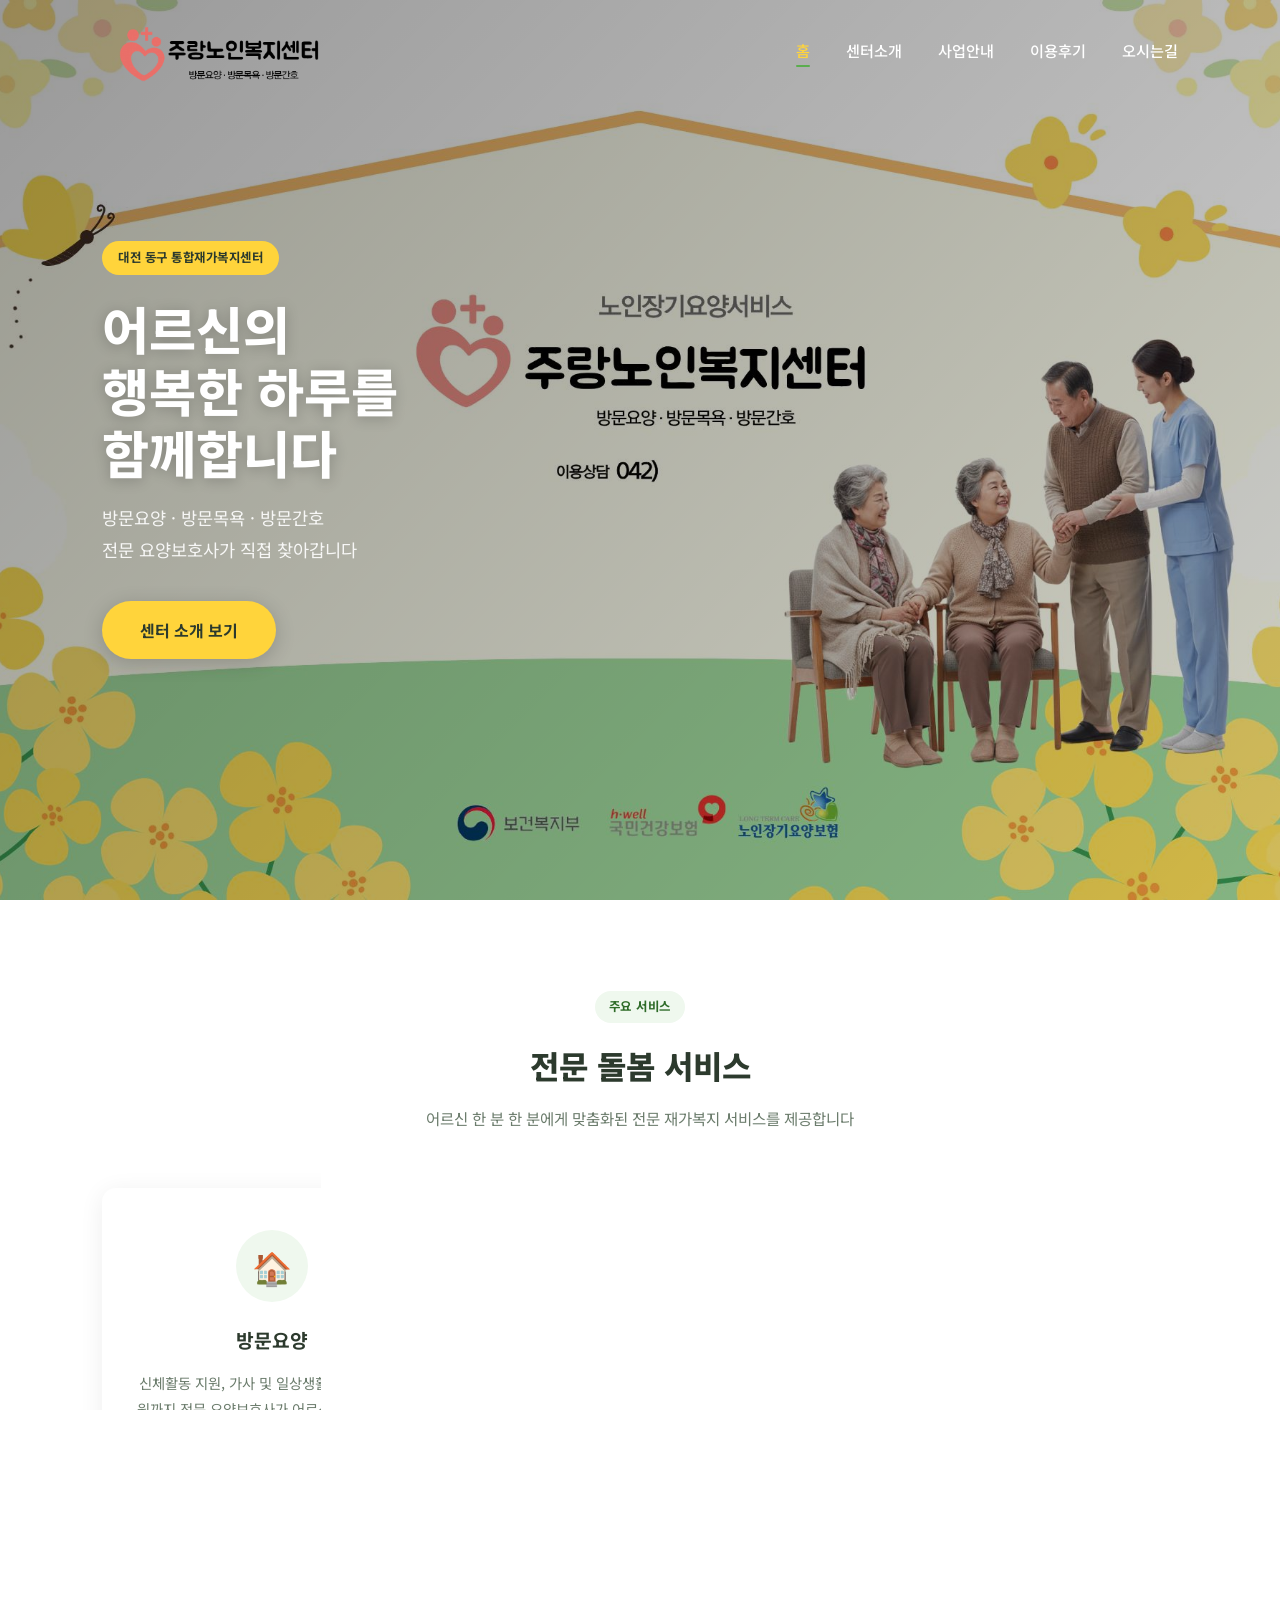
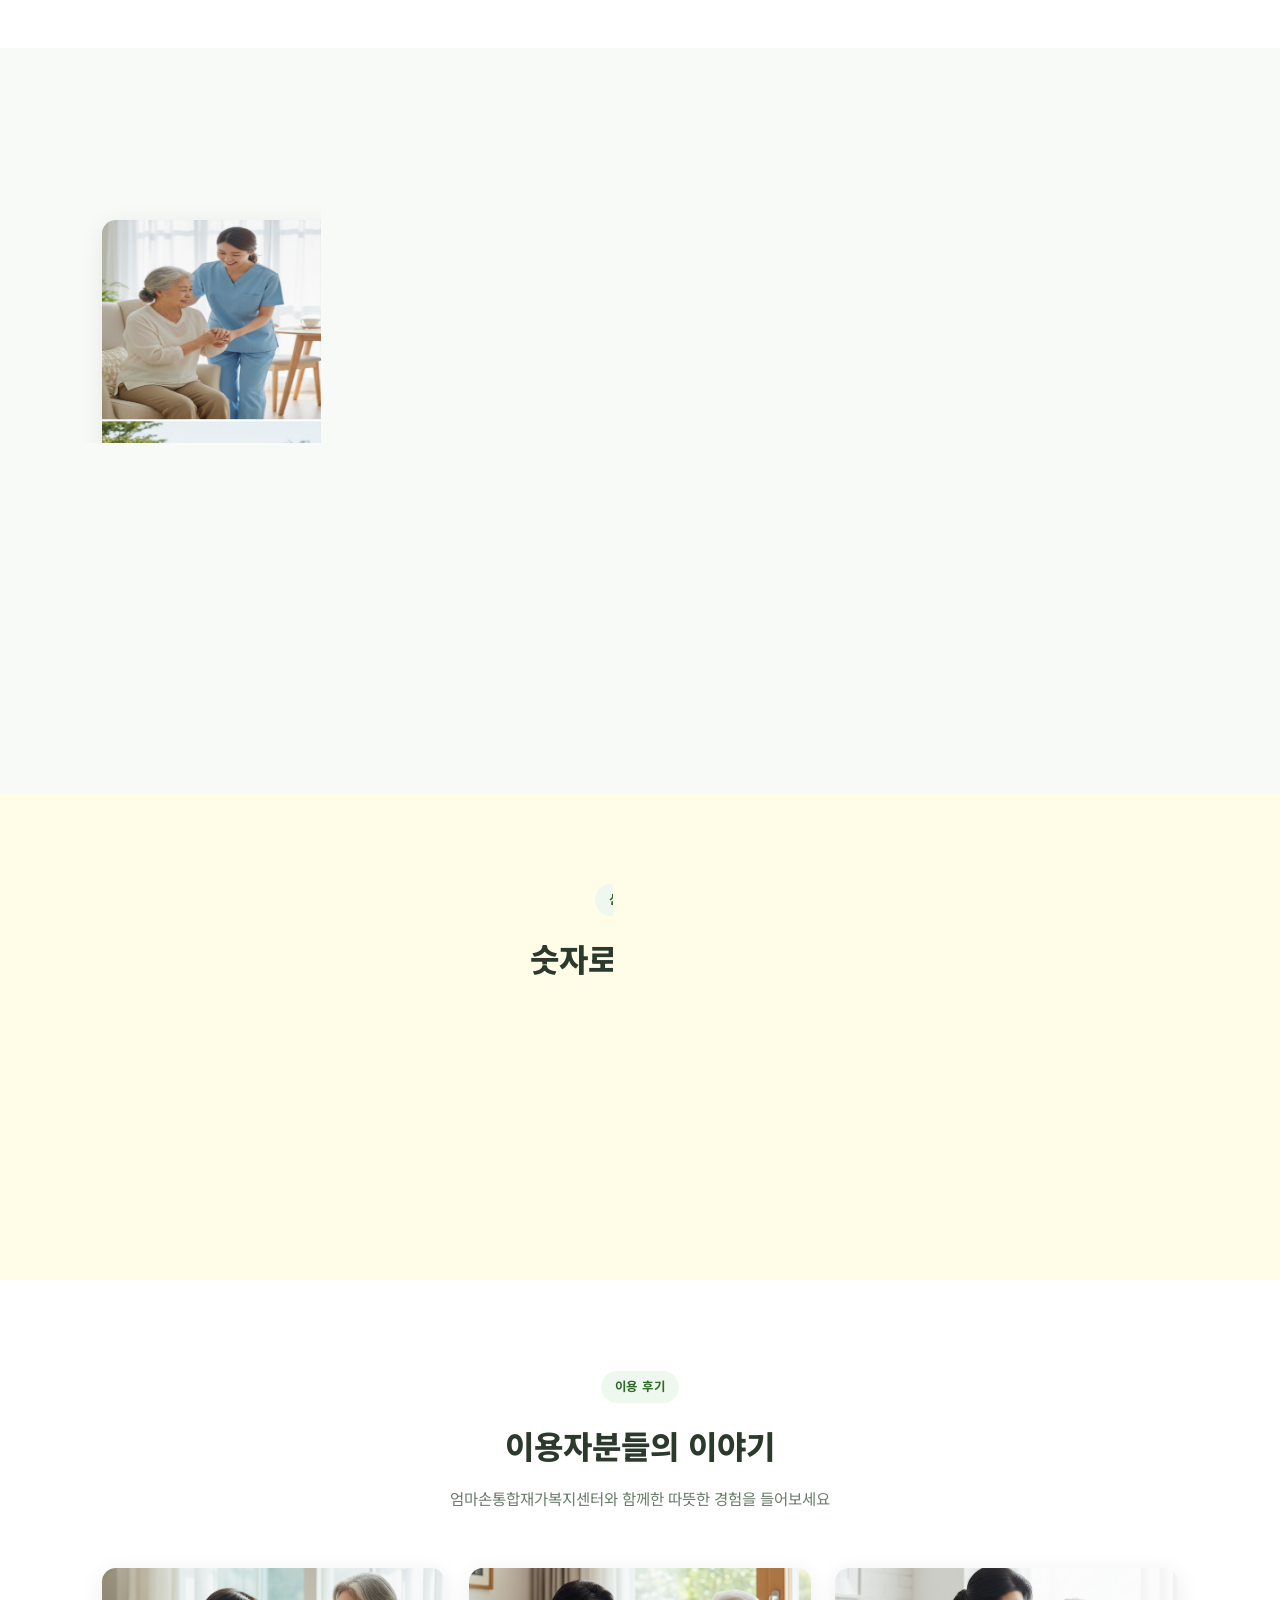
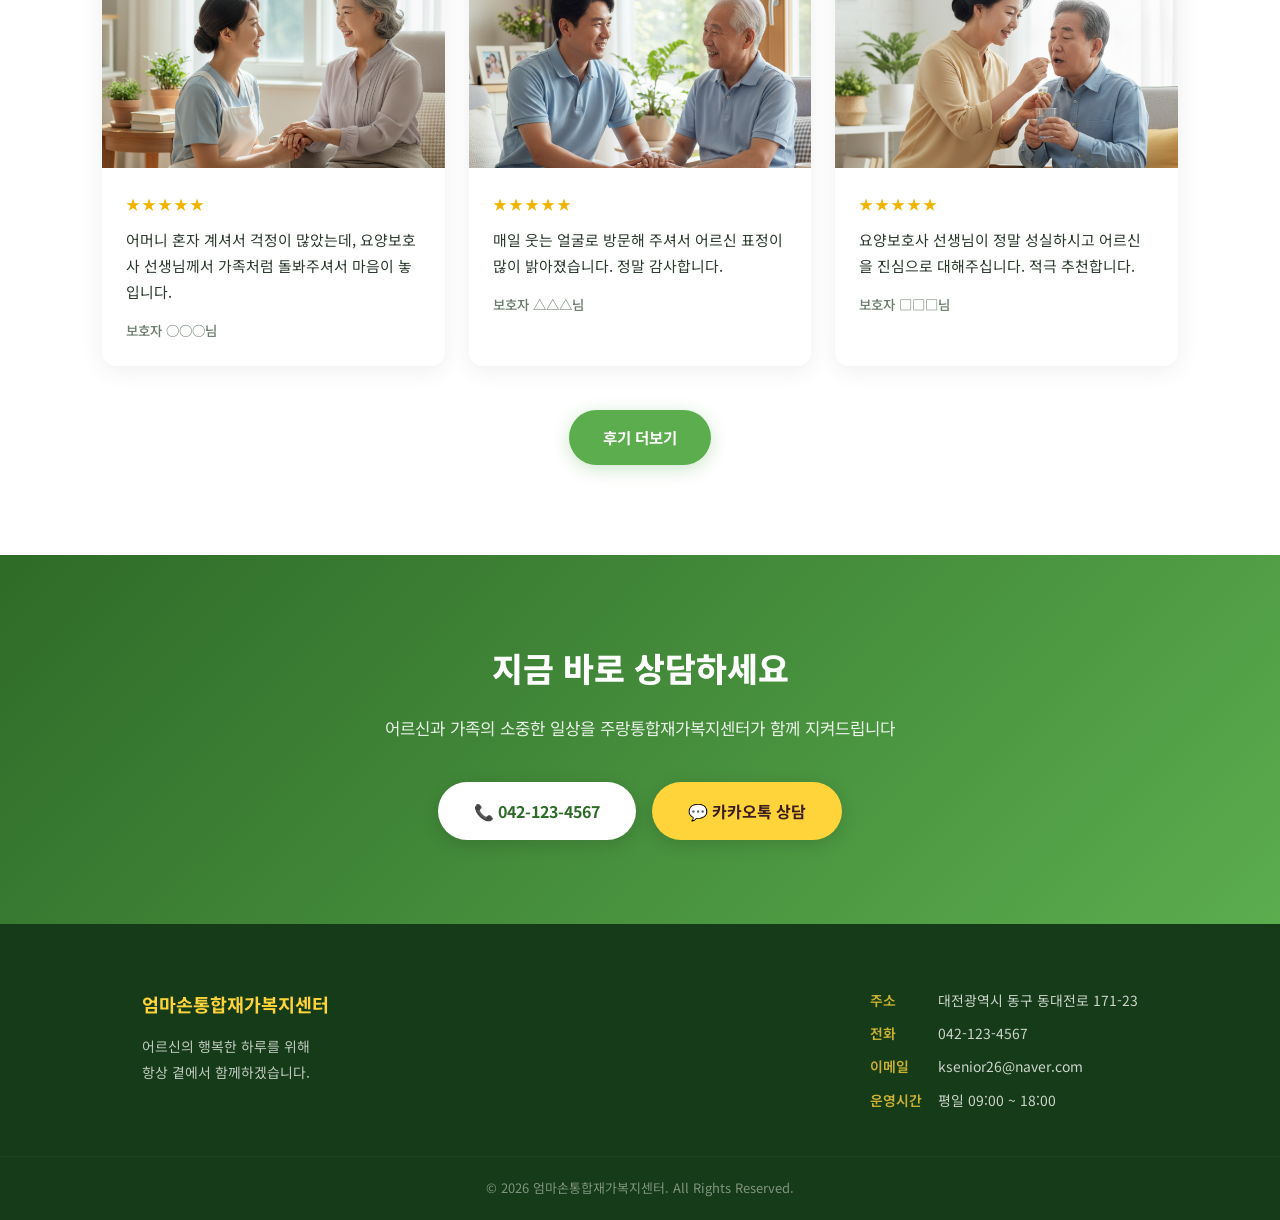
==== index.html @ e616d069 "주랑노인복지센터 웹사이트 초기 업로드 Co-Authored-By: Claude Sonnet 4.6 <noreply@anthropic.com>" ====
<!DOCTYPE html>
<html lang="ko">
<head>
  <meta charset="UTF-8">
  <meta name="viewport" content="width=device-width, initial-scale=1.0">
  <title>엄마손통합재가복지센터</title>
  <link rel="stylesheet" href="css/style.css">
</head>
<body>

<!-- PC 하단 고정 상담 버튼 -->
<div class="fixed-contact">
  <a href="tel:042-123-4567" class="contact-btn call">📞 전화 상담</a>
  <a href="https://open.kakao.com/o/XXXXXXX" target="_blank" class="contact-btn kakao">💬 카카오톡 상담</a>
</div>

<!-- 모바일 하단 상담 바 -->
<div class="mobile-contact">
  <a href="tel:042-123-4567" class="mobile-btn call">📞 전화 상담</a>
  <a href="https://open.kakao.com/o/XXXXXXX" target="_blank" class="mobile-btn kakao">💬 카카오톡 상담</a>
</div>

<!-- 헤더 -->
<header class="header" id="header">
  <h1 class="logo">
    <a href="index.html">
      <img src="images/logo.png" alt="주랑통합재가복지센터">
    </a>
  </h1>
  <button class="menu-toggle" aria-label="메뉴 열기">☰</button>
  <nav class="nav">
    <a href="index.html" class="home">홈</a>
    <a href="guide.html" class="about">센터소개</a>
    <a href="service.html" class="service">사업안내</a>
    <a href="review.html" class="review">이용후기</a>
    <a href="map.html" class="map">오시는길</a>
  </nav>
</header>

<!-- 히어로 -->
<section class="hero">
  <div class="hero-content">
    <span class="hero-badge">대전 동구 통합재가복지센터</span>
    <h2>어르신의<br>행복한 하루를<br>함께합니다</h2>
    <p>방문요양 · 방문목욕 · 방문간호<br>전문 요양보호사가 직접 찾아갑니다</p>
    <a href="guide.html" class="hero-btn">센터 소개 보기</a>
  </div>
</section>

<!-- 서비스 섹션 -->
<section class="section">
  <div class="section-title scroll-ani">
    <span class="label">주요 서비스</span>
    <h2>전문 돌봄 서비스</h2>
    <p>어르신 한 분 한 분에게 맞춤화된 전문 재가복지 서비스를 제공합니다</p>
  </div>
  <div class="services-grid">
    <div class="service-card scroll-ani">
      <div class="icon">🏠</div>
      <h3>방문요양</h3>
      <p>신체활동 지원, 가사 및 일상생활 지원, 정서지원까지 전문 요양보호사가 어르신 댁을 직접 방문합니다.</p>
      <a href="service.html" class="card-link">자세히 보기</a>
    </div>
    <div class="service-card scroll-ani">
      <div class="icon">🛁</div>
      <h3>방문목욕</h3>
      <p>전문 목욕 장비를 갖춘 인력이 방문하여 어르신이 쾌적하고 청결하게 목욕하실 수 있도록 돕습니다.</p>
      <a href="service.html" class="card-link">자세히 보기</a>
    </div>
    <div class="service-card scroll-ani">
      <div class="icon">💊</div>
      <h3>방문간호</h3>
      <p>간호사가 직접 방문하여 건강 상태 관찰, 약물 관리, 욕창 예방 등 전문적인 의료 보조 서비스를 제공합니다.</p>
      <a href="service.html" class="card-link">자세히 보기</a>
    </div>
  </div>
</section>

<!-- 센터 소개 섹션 -->
<section class="section section-alt">
  <div class="about-section">
    <div class="about-img scroll-ani">
      <img src="images/care.jpg" alt="주랑통합재가복지센터 돌봄 서비스">
    </div>
    <div class="about-text scroll-ani">
      <span class="label">센터 소개</span>
      <h2>어르신 곁에서<br>따뜻한 손길로</h2>
      <p>엄마손통합재가복지센터는 대전 동구 지역 어르신들이 익숙한 집에서 편안하게 생활하실 수 있도록 전문적인 재가복지 서비스를 제공합니다.</p>
      <p>국가 장기요양보험 지정 기관으로서 어르신과 가족분들이 안심하고 이용하실 수 있습니다.</p>
      <ul class="about-features">
        <li>장기요양보험 지정 인정 기관</li>
        <li>전문 자격 요양보호사 상시 배치</li>
        <li>개인별 맞춤 케어 플랜 제공</li>
        <li>가족 상담 및 정기 연락 서비스</li>
      </ul>
      <a href="guide.html" class="btn-primary">센터 자세히 보기</a>
      <a href="map.html" class="btn-outline">오시는 길</a>
    </div>
  </div>
</section>

<!-- 숫자로 보는 주랑 -->
<section class="section section-yellow">
  <div class="section-title scroll-ani">
    <span class="label">신뢰의 숫자</span>
    <h2>숫자로 보는 주랑</h2>
  </div>
  <div class="stats-grid">
    <div class="stat-card scroll-ani">
      <div class="num">500<span>+</span></div>
      <div class="label">누적 서비스 이용자</div>
    </div>
    <div class="stat-card scroll-ani">
      <div class="num">98<span>%</span></div>
      <div class="label">이용자 만족도</div>
    </div>
    <div class="stat-card scroll-ani">
      <div class="num">20<span>명+</span></div>
      <div class="label">전문 요양보호사</div>
    </div>
    <div class="stat-card scroll-ani">
      <div class="num">365<span>일</span></div>
      <div class="label">연중 서비스 운영</div>
    </div>
  </div>
</section>

<!-- 이용후기 미리보기 -->
<section class="section">
  <div class="section-title scroll-ani">
    <span class="label">이용 후기</span>
    <h2>이용자분들의 이야기</h2>
    <p>엄마손통합재가복지센터와 함께한 따뜻한 경험을 들어보세요</p>
  </div>
  <div class="review-grid">
    <div class="review-card scroll-ani">
      <img src="images/review1.jpg" alt="방문요양 서비스">
      <div class="review-text">
        <div class="review-stars">★★★★★</div>
        <p class="review-content">어머니 혼자 계셔서 걱정이 많았는데, 요양보호사 선생님께서 가족처럼 돌봐주셔서 마음이 놓입니다.</p>
        <p class="review-writer">보호자 ○○○님</p>
      </div>
    </div>
    <div class="review-card scroll-ani">
      <img src="images/review2.jpg" alt="어르신 케어">
      <div class="review-text">
        <div class="review-stars">★★★★★</div>
        <p class="review-content">매일 웃는 얼굴로 방문해 주셔서 어르신 표정이 많이 밝아졌습니다. 정말 감사합니다.</p>
        <p class="review-writer">보호자 △△△님</p>
      </div>
    </div>
    <div class="review-card scroll-ani">
      <img src="images/review3.jpg" alt="어르신 케어">
      <div class="review-text">
        <div class="review-stars">★★★★★</div>
        <p class="review-content">요양보호사 선생님이 정말 성실하시고 어르신을 진심으로 대해주십니다. 적극 추천합니다.</p>
        <p class="review-writer">보호자 □□□님</p>
      </div>
    </div>
  </div>
  <div style="text-align:center; margin-top: 44px;">
    <a href="review.html" class="btn-primary">후기 더보기</a>
  </div>
</section>

<!-- CTA 섹션 -->
<section class="cta-section">
  <h2>지금 바로 상담하세요</h2>
  <p>어르신과 가족의 소중한 일상을 주랑통합재가복지센터가 함께 지켜드립니다</p>
  <div class="cta-btns">
    <a href="tel:042-123-4567" class="btn-white">📞 042-123-4567</a>
    <a href="https://open.kakao.com/o/XXXXXXX" target="_blank" class="btn-kakao">💬 카카오톡 상담</a>
  </div>
</section>

<!-- 푸터 -->
<footer class="footer">
  <div class="footer-inner">
    <div class="footer-left">
      <h3>엄마손통합재가복지센터</h3>
      <p>어르신의 행복한 하루를 위해<br>항상 곁에서 함께하겠습니다.</p>
    </div>
    <div class="footer-right">
      <p><strong>주소</strong> 대전광역시 동구 동대전로 171-23</p>
      <p><strong>전화</strong> 042-123-4567</p>
      <p><strong>이메일</strong> ksenior26@naver.com</p>
      <p><strong>운영시간</strong> 평일 09:00 ~ 18:00</p>
    </div>
  </div>
  <div class="footer-bottom">© 2026 엄마손통합재가복지센터. All Rights Reserved.</div>
</footer>

<script src="js/header.js"></script>
<script src="js/main.js"></script>
</body>
</html>
---- css/style.css ----
/* =========================
   Google Fonts
========================= */
@import url('https://fonts.googleapis.com/css2?family=Noto+Sans+KR:wght@300;400;500;600;700;800&display=swap');

/* =========================
   Reset & Variables
========================= */
*, *::before, *::after {
  margin: 0; padding: 0; box-sizing: border-box;
}

:root {
  --yellow: #FFD43B;
  --yellow-dark: #F0B400;
  --yellow-light: #FFFDE7;
  --green: #5BAD4E;
  --green-hover: #4A9A3D;
  --green-dark: #2E6B28;
  --green-footer: #163B18;
  --green-light: #EFF8EE;
  --white: #FFFFFF;
  --gray-bg: #F8FAF7;
  --text: #2C3A2D;
  --text-sub: #6B7C6C;
  --border: #D4E6D2;
  --radius: 14px;
  --radius-sm: 8px;
  --shadow: 0 4px 24px rgba(0,0,0,0.07);
  --shadow-hover: 0 12px 36px rgba(0,0,0,0.13);
  --transition: 0.3s ease;
}

body {
  font-family: 'Noto Sans KR', sans-serif;
  font-size: 16px;
  line-height: 1.75;
  color: var(--text);
  background: var(--white);
}

a { text-decoration: none; color: inherit; }
img { max-width: 100%; height: auto; display: block; }

/* =========================
   Header
========================= */
.header {
  position: fixed;
  top: 0;
  width: 100%;
  padding: 18px 8%;
  display: flex;
  align-items: center;
  justify-content: space-between;
  background: transparent;
  z-index: 1000;
  transition: all var(--transition);
}

.header.scrolled {
  background: rgba(255,255,255,0.97);
  box-shadow: 0 2px 16px rgba(0,0,0,0.08);
  padding: 12px 8%;
}

.header.service-header {
  background: rgba(255,255,255,0.97);
  box-shadow: 0 2px 16px rgba(0,0,0,0.08);
  padding: 14px 8%;
}

.header .logo img {
  height: 68px;
  width: auto;
  transition: height var(--transition);
}

.header.scrolled .logo img,
.header.service-header .logo img {
  height: 54px;
}

.nav {
  display: flex;
  align-items: center;
  gap: 36px;
}

.nav a {
  font-size: 0.95rem;
  font-weight: 500;
  color: white;
  position: relative;
  padding-bottom: 4px;
  transition: color var(--transition);
}

.header.scrolled .nav a,
.service-header .nav a {
  color: var(--text);
}

.nav a::after {
  content: '';
  position: absolute;
  bottom: 0; left: 0;
  width: 0; height: 2px;
  background: var(--green);
  transition: width var(--transition);
  border-radius: 2px;
}

.nav a:hover { color: var(--yellow); }
.nav a.active { color: var(--yellow); }

.header.scrolled .nav a:hover,
.header.scrolled .nav a.active,
.service-header .nav a:hover,
.service-header .nav a.active {
  color: var(--green);
}

.nav a:hover::after,
.nav a.active::after {
  width: 100%;
}

/* 모바일 메뉴 버튼 */
.menu-toggle {
  display: none;
  font-size: 26px;
  background: none;
  border: none;
  cursor: pointer;
  color: white;
  z-index: 10001;
  line-height: 1;
  padding: 4px;
}

.header.scrolled .menu-toggle,
.header.service-header .menu-toggle {
  color: var(--text);
}

/* =========================
   Hero Section
========================= */
.hero {
  height: 100vh;
  min-height: 600px;
  background:
    linear-gradient(135deg, rgba(0,0,0,0.40) 0%, rgba(0,0,0,0.18) 100%),
    url('../images/hero.jpg') center / cover no-repeat;
  display: flex;
  align-items: center;
  padding: 0 8%;
}

@media (max-width: 768px) {
  .hero {
    background:
      linear-gradient(rgba(0,0,0,0.40), rgba(0,0,0,0.22)),
      url('../images/hero-mobile.jpg') center / cover no-repeat;
  }
}

.hero-content {
  max-width: 580px;
  color: white;
  animation: heroFadeUp 1.1s ease forwards;
}

.hero-badge {
  display: inline-block;
  background: var(--yellow);
  color: var(--text);
  font-size: 0.78rem;
  font-weight: 700;
  padding: 6px 16px;
  border-radius: 999px;
  margin-bottom: 22px;
  letter-spacing: 0.04em;
}

.hero-content h2 {
  font-size: 3.2rem;
  font-weight: 800;
  line-height: 1.22;
  margin-bottom: 18px;
  text-shadow: 0 2px 14px rgba(0,0,0,0.22);
}

.hero-content p {
  font-size: 1.1rem;
  margin-bottom: 36px;
  opacity: 0.9;
  line-height: 1.8;
}

.hero-btn {
  display: inline-block;
  background: var(--yellow);
  color: var(--text);
  padding: 15px 38px;
  border-radius: 999px;
  font-weight: 700;
  font-size: 1rem;
  transition: all var(--transition);
  box-shadow: 0 4px 20px rgba(0,0,0,0.18);
}

.hero-btn:hover {
  background: var(--yellow-dark);
  transform: translateY(-4px);
  box-shadow: 0 12px 30px rgba(0,0,0,0.22);
}

@keyframes heroFadeUp {
  from { opacity: 0; transform: translateY(30px); }
  to   { opacity: 1; transform: translateY(0); }
}

/* =========================
   Section 공통
========================= */
.section {
  padding: 90px 8%;
}

.section-alt   { background: var(--gray-bg); }
.section-yellow { background: var(--yellow-light); }
.section-green  { background: var(--green-light); }

.section-title {
  text-align: center;
  margin-bottom: 56px;
}

.section-title .label {
  display: inline-block;
  background: var(--green-light);
  color: var(--green-dark);
  font-size: 0.78rem;
  font-weight: 700;
  padding: 5px 14px;
  border-radius: 999px;
  margin-bottom: 14px;
  letter-spacing: 0.06em;
}

.section-title h2 {
  font-size: 2rem;
  font-weight: 800;
  color: var(--text);
  margin-bottom: 12px;
}

.section-title p {
  font-size: 0.97rem;
  color: var(--text-sub);
}

/* =========================
   Services Grid (index)
========================= */
.services-grid {
  display: grid;
  grid-template-columns: repeat(3, 1fr);
  gap: 28px;
}

.service-card {
  background: var(--white);
  border-radius: var(--radius);
  padding: 40px 32px;
  text-align: center;
  box-shadow: var(--shadow);
  border: 2px solid transparent;
  transition: all var(--transition);
}

.service-card:hover {
  transform: translateY(-8px);
  box-shadow: var(--shadow-hover);
  border-color: var(--green);
}

.service-card .icon {
  width: 72px;
  height: 72px;
  margin: 0 auto 22px;
  background: var(--green-light);
  border-radius: 50%;
  display: flex;
  align-items: center;
  justify-content: center;
  font-size: 2rem;
}

.service-card h3 {
  font-size: 1.2rem;
  font-weight: 700;
  margin-bottom: 12px;
  color: var(--text);
}

.service-card p {
  font-size: 0.9rem;
  color: var(--text-sub);
  line-height: 1.8;
  margin-bottom: 24px;
}

.card-link {
  display: inline-block;
  color: var(--green);
  font-weight: 600;
  font-size: 0.88rem;
  padding: 8px 20px;
  border: 2px solid var(--green);
  border-radius: 999px;
  transition: all var(--transition);
}

.card-link:hover {
  background: var(--green);
  color: white;
}

/* =========================
   Stats (index)
========================= */
.stats-grid {
  display: grid;
  grid-template-columns: repeat(4, 1fr);
  gap: 24px;
}

.stat-card {
  text-align: center;
  padding: 36px 20px;
  background: var(--white);
  border-radius: var(--radius);
  box-shadow: var(--shadow);
  transition: transform var(--transition);
}

.stat-card:hover {
  transform: translateY(-4px);
}

.stat-card .num {
  font-size: 2.6rem;
  font-weight: 800;
  color: var(--green);
  line-height: 1;
  margin-bottom: 10px;
}

.stat-card .num span {
  font-size: 1.4rem;
}

.stat-card .label {
  font-size: 0.88rem;
  color: var(--text-sub);
  font-weight: 500;
}

/* =========================
   About Section (index)
========================= */
.about-section {
  display: flex;
  gap: 64px;
  align-items: center;
}

.about-img {
  flex: 1;
  border-radius: var(--radius);
  overflow: hidden;
  box-shadow: var(--shadow);
}

.about-img img {
  width: 100%;
  height: 400px;
  object-fit: cover;
}

.about-text { flex: 1; }

.about-text .label {
  display: inline-block;
  background: var(--yellow-light);
  color: #8B6914;
  font-size: 0.78rem;
  font-weight: 700;
  padding: 5px 14px;
  border-radius: 999px;
  margin-bottom: 16px;
}

.about-text h2 {
  font-size: 1.9rem;
  font-weight: 800;
  line-height: 1.4;
  margin-bottom: 18px;
  color: var(--text);
}

.about-text p {
  font-size: 0.95rem;
  color: var(--text-sub);
  margin-bottom: 14px;
  line-height: 1.85;
}

.about-features {
  list-style: none;
  margin: 20px 0 30px;
}

.about-features li {
  padding: 9px 0;
  font-size: 0.95rem;
  color: var(--text);
  display: flex;
  align-items: center;
  gap: 10px;
  border-bottom: 1px solid var(--border);
}

.about-features li:last-child { border-bottom: none; }

.about-features li::before {
  content: '✓';
  display: inline-flex;
  align-items: center;
  justify-content: center;
  width: 22px; height: 22px;
  background: var(--green);
  color: white;
  border-radius: 50%;
  font-size: 0.7rem;
  font-weight: 800;
  flex-shrink: 0;
}

/* =========================
   Buttons
========================= */
.btn-primary {
  display: inline-block;
  background: var(--green);
  color: white;
  padding: 14px 34px;
  border-radius: 999px;
  font-weight: 700;
  font-size: 0.97rem;
  transition: all var(--transition);
  box-shadow: 0 4px 18px rgba(91,173,78,0.3);
}

.btn-primary:hover {
  background: var(--green-hover);
  transform: translateY(-3px);
  box-shadow: 0 8px 26px rgba(91,173,78,0.4);
}

.btn-outline {
  display: inline-block;
  border: 2px solid var(--green);
  color: var(--green);
  padding: 12px 30px;
  border-radius: 999px;
  font-weight: 700;
  font-size: 0.97rem;
  margin-left: 12px;
  transition: all var(--transition);
}

.btn-outline:hover {
  background: var(--green);
  color: white;
  transform: translateY(-2px);
}

/* =========================
   Review Grid (index)
========================= */
.review-grid {
  display: grid;
  grid-template-columns: repeat(3, 1fr);
  gap: 24px;
}

.review-card {
  background: var(--white);
  border-radius: var(--radius);
  overflow: hidden;
  box-shadow: var(--shadow);
  transition: all var(--transition);
}

.review-card:hover {
  transform: translateY(-6px);
  box-shadow: var(--shadow-hover);
}

.review-card img {
  width: 100%;
  height: 200px;
  object-fit: cover;
}

.review-text { padding: 24px; }

.review-stars {
  color: var(--yellow-dark);
  font-size: 0.88rem;
  letter-spacing: 2px;
  margin-bottom: 10px;
}

.review-content {
  font-size: 0.93rem;
  line-height: 1.75;
  color: var(--text);
  margin-bottom: 14px;
}

.review-writer {
  font-size: 0.84rem;
  color: var(--text-sub);
  font-weight: 500;
}

/* =========================
   CTA Section (index)
========================= */
.cta-section {
  background: linear-gradient(135deg, var(--green-dark) 0%, var(--green) 100%);
  padding: 84px 8%;
  text-align: center;
  color: white;
}

.cta-section h2 {
  font-size: 2.1rem;
  font-weight: 800;
  margin-bottom: 16px;
}

.cta-section p {
  font-size: 1.05rem;
  margin-bottom: 38px;
  opacity: 0.88;
}

.cta-btns {
  display: flex;
  gap: 16px;
  justify-content: center;
  flex-wrap: wrap;
}

.btn-white {
  display: inline-block;
  background: white;
  color: var(--green-dark);
  padding: 15px 36px;
  border-radius: 999px;
  font-weight: 700;
  font-size: 1rem;
  transition: all var(--transition);
  box-shadow: 0 4px 18px rgba(0,0,0,0.14);
}

.btn-white:hover {
  transform: translateY(-4px);
  box-shadow: 0 12px 30px rgba(0,0,0,0.2);
}

.btn-kakao {
  display: inline-block;
  background: var(--yellow);
  color: #3C1E1E;
  padding: 15px 36px;
  border-radius: 999px;
  font-weight: 700;
  font-size: 1rem;
  transition: all var(--transition);
  box-shadow: 0 4px 18px rgba(0,0,0,0.14);
}

.btn-kakao:hover {
  background: var(--yellow-dark);
  transform: translateY(-4px);
  box-shadow: 0 12px 30px rgba(0,0,0,0.2);
}

/* =========================
   Sub-page Header Banner
========================= */
.sub-title {
  padding: 140px 8% 64px;
  background: linear-gradient(135deg, var(--green-light) 0%, var(--yellow-light) 100%);
  position: relative;
  overflow: hidden;
}

.sub-title::before {
  content: '';
  position: absolute;
  top: -80px; right: -80px;
  width: 320px; height: 320px;
  background: var(--yellow);
  opacity: 0.1;
  border-radius: 50%;
}

.sub-title::after {
  content: '';
  position: absolute;
  bottom: -50px; left: 12%;
  width: 220px; height: 220px;
  background: var(--green);
  opacity: 0.07;
  border-radius: 50%;
}

.sub-title h2 {
  font-size: 2.2rem;
  font-weight: 800;
  color: var(--text);
  margin-bottom: 10px;
}

.sub-title p {
  font-size: 1rem;
  color: var(--text-sub);
}

/* =========================
   Service Tabs Page
========================= */
.service-tabs {
  display: flex;
  gap: 52px;
  padding: 64px 8%;
  max-width: 1300px;
  margin: 0 auto;
}

.tabs-menu {
  width: 190px;
  flex-shrink: 0;
  display: flex;
  flex-direction: column;
  gap: 8px;
}

.tab-btn {
  display: block;
  width: 100%;
  padding: 14px 18px;
  background: var(--gray-bg);
  border: none;
  border-left: 4px solid transparent;
  border-radius: 0 var(--radius-sm) var(--radius-sm) 0;
  text-align: left;
  cursor: pointer;
  font-size: 0.95rem;
  color: var(--text);
  font-family: 'Noto Sans KR', sans-serif;
  transition: all var(--transition);
}

.tab-btn:hover {
  background: var(--green-light);
  color: var(--green-dark);
}

.tab-btn.active {
  background: var(--green-light);
  border-left-color: var(--green);
  color: var(--green-dark);
  font-weight: 700;
}

.tabs-content { flex: 1; }

.tab-item { display: none; }

.tab-item.active {
  display: block;
  animation: tabFadeIn 0.4s ease;
}

@keyframes tabFadeIn {
  from { opacity: 0; transform: translateY(10px); }
  to   { opacity: 1; transform: translateY(0); }
}

.tab-item h2 {
  font-size: 1.6rem;
  font-weight: 800;
  color: var(--text);
  margin-bottom: 22px;
  padding-bottom: 14px;
  border-bottom: 3px solid var(--green);
  display: flex;
  align-items: center;
  gap: 10px;
}

.tab-item img {
  width: 100%;
  max-width: 520px;
  height: 280px;
  object-fit: cover;
  border-radius: var(--radius);
  box-shadow: var(--shadow);
  margin-bottom: 28px;
}

.tab-item table {
  width: 100%;
  border-collapse: collapse;
  border-radius: var(--radius-sm);
  overflow: hidden;
}

.tab-item table th,
.tab-item table td {
  border: 1px solid var(--border);
  padding: 14px 18px;
  text-align: left;
  font-size: 0.91rem;
}

.tab-item table th {
  background: var(--green-light);
  color: var(--green-dark);
  font-weight: 700;
  width: 160px;
}

.tab-item table td {
  color: var(--text-sub);
}

.tab-item table tr:nth-child(even) td {
  background: #FAFFFE;
}

/* =========================
   Review Page
========================= */
.review-section {
  padding: 64px 8%;
  display: grid;
  grid-template-columns: repeat(auto-fit, minmax(300px, 1fr));
  gap: 28px;
}

.review-more {
  text-align: center;
  padding: 10px 8% 50px;
  font-size: 0.97rem;
  color: var(--text-sub);
}

.review-more a {
  display: inline-block;
  margin-top: 14px;
  background: var(--yellow-light);
  color: #8B6914;
  font-weight: 700;
  padding: 12px 28px;
  border-radius: 999px;
  border: 2px solid var(--yellow-dark);
  transition: all var(--transition);
}

.review-more a:hover {
  background: var(--yellow-dark);
  color: white;
  transform: translateY(-2px);
}

.review-call {
  text-align: center;
  padding: 70px 8%;
  background: var(--green-light);
}

.review-call h3 {
  font-size: 1.5rem;
  font-weight: 800;
  margin-bottom: 12px;
  color: var(--text);
}

.review-call p {
  color: var(--text-sub);
  margin-bottom: 28px;
}

.call-btn {
  display: inline-block;
  background: var(--green);
  color: white;
  padding: 16px 44px;
  border-radius: 999px;
  font-size: 1.1rem;
  font-weight: 700;
  transition: all var(--transition);
  box-shadow: 0 4px 22px rgba(91,173,78,0.32);
}

.call-btn:hover {
  background: var(--green-hover);
  transform: translateY(-4px);
  box-shadow: 0 12px 30px rgba(91,173,78,0.42);
}

.call-sub {
  margin-top: 14px;
  font-size: 0.88rem;
  color: var(--text-sub);
}

/* =========================
   Map Page
========================= */
.map-section {
  display: flex;
  gap: 48px;
  padding: 64px 8%;
  align-items: flex-start;
}

.map-info { flex: 1; min-width: 260px; }

.map-info h3 {
  font-size: 1.3rem;
  font-weight: 700;
  color: var(--green-dark);
  margin-bottom: 28px;
  padding-bottom: 14px;
  border-bottom: 3px solid var(--green);
}

.map-info-item {
  display: flex;
  gap: 12px;
  margin-bottom: 18px;
  align-items: flex-start;
}

.mi-label {
  background: var(--green-light);
  color: var(--green-dark);
  font-size: 0.76rem;
  font-weight: 700;
  padding: 4px 10px;
  border-radius: 6px;
  white-space: nowrap;
  margin-top: 3px;
  flex-shrink: 0;
}

.mi-val {
  font-size: 0.93rem;
  color: var(--text);
  line-height: 1.65;
}

.map-info a {
  color: var(--green);
  font-weight: 600;
}

.map-box {
  flex: 2;
  border-radius: var(--radius);
  overflow: hidden;
  box-shadow: var(--shadow);
  min-height: 380px;
}

/* =========================
   Guide / About Page
========================= */
.about-intro {
  display: flex;
  gap: 64px;
  align-items: center;
  padding: 72px 8%;
}

.about-intro-img {
  flex: 1;
  border-radius: var(--radius);
  overflow: hidden;
  box-shadow: var(--shadow);
}

.about-intro-img img {
  width: 100%;
  height: 440px;
  object-fit: cover;
}

.about-intro-text { flex: 1; }

.about-intro-text .label {
  display: inline-block;
  background: var(--yellow-light);
  color: #8B6914;
  font-size: 0.78rem;
  font-weight: 700;
  padding: 5px 14px;
  border-radius: 999px;
  margin-bottom: 16px;
}

.about-intro-text h2 {
  font-size: 1.85rem;
  font-weight: 800;
  line-height: 1.4;
  margin-bottom: 20px;
  color: var(--text);
}

.about-intro-text p {
  font-size: 0.95rem;
  color: var(--text-sub);
  line-height: 1.88;
  margin-bottom: 14px;
}

.values-grid {
  display: grid;
  grid-template-columns: repeat(3, 1fr);
  gap: 24px;
  padding: 0 8% 80px;
}

.value-card {
  background: var(--white);
  border-radius: var(--radius);
  padding: 38px 28px;
  text-align: center;
  box-shadow: var(--shadow);
  border-top: 4px solid var(--green);
  transition: all var(--transition);
}

.value-card:hover {
  transform: translateY(-6px);
  box-shadow: var(--shadow-hover);
  border-top-color: var(--yellow-dark);
}

.value-card .icon {
  font-size: 2.4rem;
  margin-bottom: 16px;
  display: block;
}

.value-card h3 {
  font-size: 1.08rem;
  font-weight: 700;
  margin-bottom: 10px;
  color: var(--text);
}

.value-card p {
  font-size: 0.87rem;
  color: var(--text-sub);
  line-height: 1.75;
}

.info-grid {
  display: grid;
  grid-template-columns: repeat(2, 1fr);
  gap: 24px;
  padding: 0 8% 80px;
}

.info-card {
  background: var(--white);
  border-radius: var(--radius);
  padding: 34px 32px;
  box-shadow: var(--shadow);
}

.info-card h3 {
  font-size: 1.05rem;
  font-weight: 700;
  color: var(--green-dark);
  margin-bottom: 20px;
  padding-bottom: 12px;
  border-bottom: 2px solid var(--border);
}

.info-card table {
  width: 100%;
  border-collapse: collapse;
}

.info-card table tr {
  border-bottom: 1px solid var(--border);
}

.info-card table tr:last-child {
  border-bottom: none;
}

.info-card table td {
  padding: 11px 8px;
  font-size: 0.9rem;
}

.info-card table td:first-child {
  font-weight: 600;
  color: var(--text);
  width: 100px;
}

.info-card table td:last-child {
  color: var(--text-sub);
}

/* =========================
   Footer
========================= */
.footer {
  background: var(--green-footer);
  color: white;
}

.footer-inner {
  max-width: 1200px;
  margin: 0 auto;
  padding: 64px 8% 44px;
  display: flex;
  gap: 60px;
  justify-content: space-between;
}

.footer-left h3 {
  font-size: 1.15rem;
  font-weight: 700;
  color: var(--yellow);
  margin-bottom: 14px;
}

.footer-left p {
  font-size: 0.87rem;
  opacity: 0.72;
  line-height: 1.85;
}

.footer-right {
  display: flex;
  flex-direction: column;
  gap: 9px;
}

.footer-right p {
  font-size: 0.87rem;
  opacity: 0.78;
}

.footer-right strong {
  display: inline-block;
  width: 64px;
  font-weight: 600;
  color: var(--yellow);
  opacity: 1;
}

.footer-bottom {
  border-top: 1px solid rgba(255,255,255,0.1);
  padding: 20px 8%;
  font-size: 0.81rem;
  text-align: center;
  opacity: 0.45;
  color: white;
}

/* =========================
   Fixed Contact (PC)
========================= */
.fixed-contact {
  position: fixed;
  bottom: 28px;
  left: 50%;
  transform: translateX(-50%);
  display: flex;
  gap: 12px;
  z-index: 9999;
  opacity: 0;
  pointer-events: none;
  transition: opacity 0.4s ease;
}

.fixed-contact.show {
  opacity: 1;
  pointer-events: auto;
}

.contact-btn {
  display: flex;
  align-items: center;
  gap: 8px;
  padding: 13px 26px;
  border-radius: 999px;
  font-size: 0.93rem;
  font-weight: 700;
  color: white;
  box-shadow: 0 6px 22px rgba(0,0,0,0.2);
  transition: all var(--transition);
  white-space: nowrap;
}

.contact-btn.call  { background: var(--green); }
.contact-btn.kakao { background: #FEE500; color: #3C1E1E; }

.contact-btn:hover {
  transform: translateY(-3px);
  box-shadow: 0 12px 30px rgba(0,0,0,0.28);
}

/* =========================
   Mobile Bottom Bar
========================= */
.mobile-contact { display: none; }

/* =========================
   Scroll Animation
========================= */
.scroll-ani {
  opacity: 0;
  transform: translateY(36px);
  transition: opacity 0.75s ease, transform 0.75s ease;
}

.scroll-ani.show {
  opacity: 1;
  transform: translateY(0);
}

/* =========================
   Responsive — Tablet
========================= */
@media (max-width: 1024px) {
  .stats-grid { grid-template-columns: repeat(2, 1fr); }
  .values-grid { grid-template-columns: repeat(2, 1fr); }
}

/* =========================
   Responsive — Mobile
========================= */
@media (max-width: 768px) {
  .section { padding: 56px 5%; }

  /* Header */
  .header           { padding: 14px 5%; }
  .header.scrolled  { padding: 10px 5%; }
  .header.service-header { padding: 12px 5%; }
  .header .logo img { height: 52px; }
  .header.scrolled .logo img,
  .header.service-header .logo img { height: 46px; }

  .menu-toggle { display: block; }

  .nav {
    position: fixed;
    top: 0; right: -100%;
    width: 76%;
    height: 100vh;
    background: var(--green-footer);
    flex-direction: column;
    padding-top: 90px;
    gap: 0;
    transition: right 0.35s ease;
    z-index: 10000;
    align-items: flex-start;
    box-shadow: -6px 0 24px rgba(0,0,0,0.2);
  }

  .nav.open { right: 0; }

  .nav a {
    width: 100%;
    font-size: 1.05rem;
    color: rgba(255,255,255,0.85);
    padding: 15px 28px;
    border-bottom: 1px solid rgba(255,255,255,0.06);
  }

  .nav a:hover,
  .nav a.active {
    color: var(--yellow);
    background: rgba(255,255,255,0.04);
  }

  .nav a::after { display: none; }

  /* Hero */
  .hero { padding: 0 5%; }
  .hero-content h2 { font-size: 2.1rem; }
  .hero-content p  { font-size: 0.97rem; }
  .hero-badge      { font-size: 0.72rem; }

  /* Grids */
  .services-grid { grid-template-columns: 1fr; }
  .stats-grid    { grid-template-columns: repeat(2, 1fr); }
  .review-grid   { grid-template-columns: 1fr; }
  .about-section { flex-direction: column; gap: 36px; }
  .values-grid   { grid-template-columns: 1fr; }
  .info-grid     { grid-template-columns: 1fr; padding: 0 5% 50px; }

  /* Sub pages */
  .sub-title { padding: 118px 5% 50px; }
  .sub-title h2 { font-size: 1.8rem; }

  .service-tabs {
    flex-direction: column;
    padding: 44px 5%;
    gap: 28px;
  }

  .tabs-menu {
    width: 100%;
    flex-direction: row;
    flex-wrap: wrap;
  }

  .tab-btn {
    width: auto;
    flex: 1;
    text-align: center;
    border-left: none;
    border-bottom: 3px solid transparent;
    border-radius: var(--radius-sm);
    padding: 10px 12px;
  }

  .tab-btn.active { border-bottom-color: var(--green); }

  .about-intro { flex-direction: column; padding: 52px 5%; gap: 36px; }
  .about-intro-img img { height: 280px; }
  .values-grid { padding: 0 5% 50px; }

  .map-section { flex-direction: column; padding: 52px 5%; }
  .map-box { min-height: 280px; }

  .review-section { padding: 50px 5%; }
  .review-call    { padding: 56px 5%; }
  .review-more    { padding: 0 5% 44px; }

  /* Footer */
  .footer-inner {
    flex-direction: column;
    gap: 28px;
    padding: 50px 5% 36px;
  }
  .footer { text-align: center; }
  .footer-right strong { width: auto; margin-right: 6px; }

  /* CTA */
  .cta-section { padding: 60px 5%; }
  .cta-section h2 { font-size: 1.6rem; }
  .btn-white, .btn-kakao { padding: 13px 26px; font-size: 0.95rem; }

  .section-title h2 { font-size: 1.65rem; }
  .section-title { margin-bottom: 40px; }

  /* Mobile contact bar */
  .fixed-contact { display: none !important; }

  .mobile-contact {
    display: flex;
    position: fixed;
    bottom: -90px;
    left: 0;
    width: 100%;
    z-index: 99999;
    background: white;
    padding: 10px 12px 16px;
    gap: 10px;
    box-shadow: 0 -4px 18px rgba(0,0,0,0.12);
    transition: bottom 0.35s ease;
  }

  .mobile-contact.show { bottom: 0; }

  .mobile-btn {
    flex: 1;
    text-align: center;
    padding: 13px 0;
    border-radius: 10px;
    font-size: 0.93rem;
    font-weight: 700;
    text-decoration: none;
    display: block;
  }

  .mobile-btn.call  { background: var(--green); color: white; }
  .mobile-btn.kakao { background: #FEE500; color: #3C1E1E; }
}
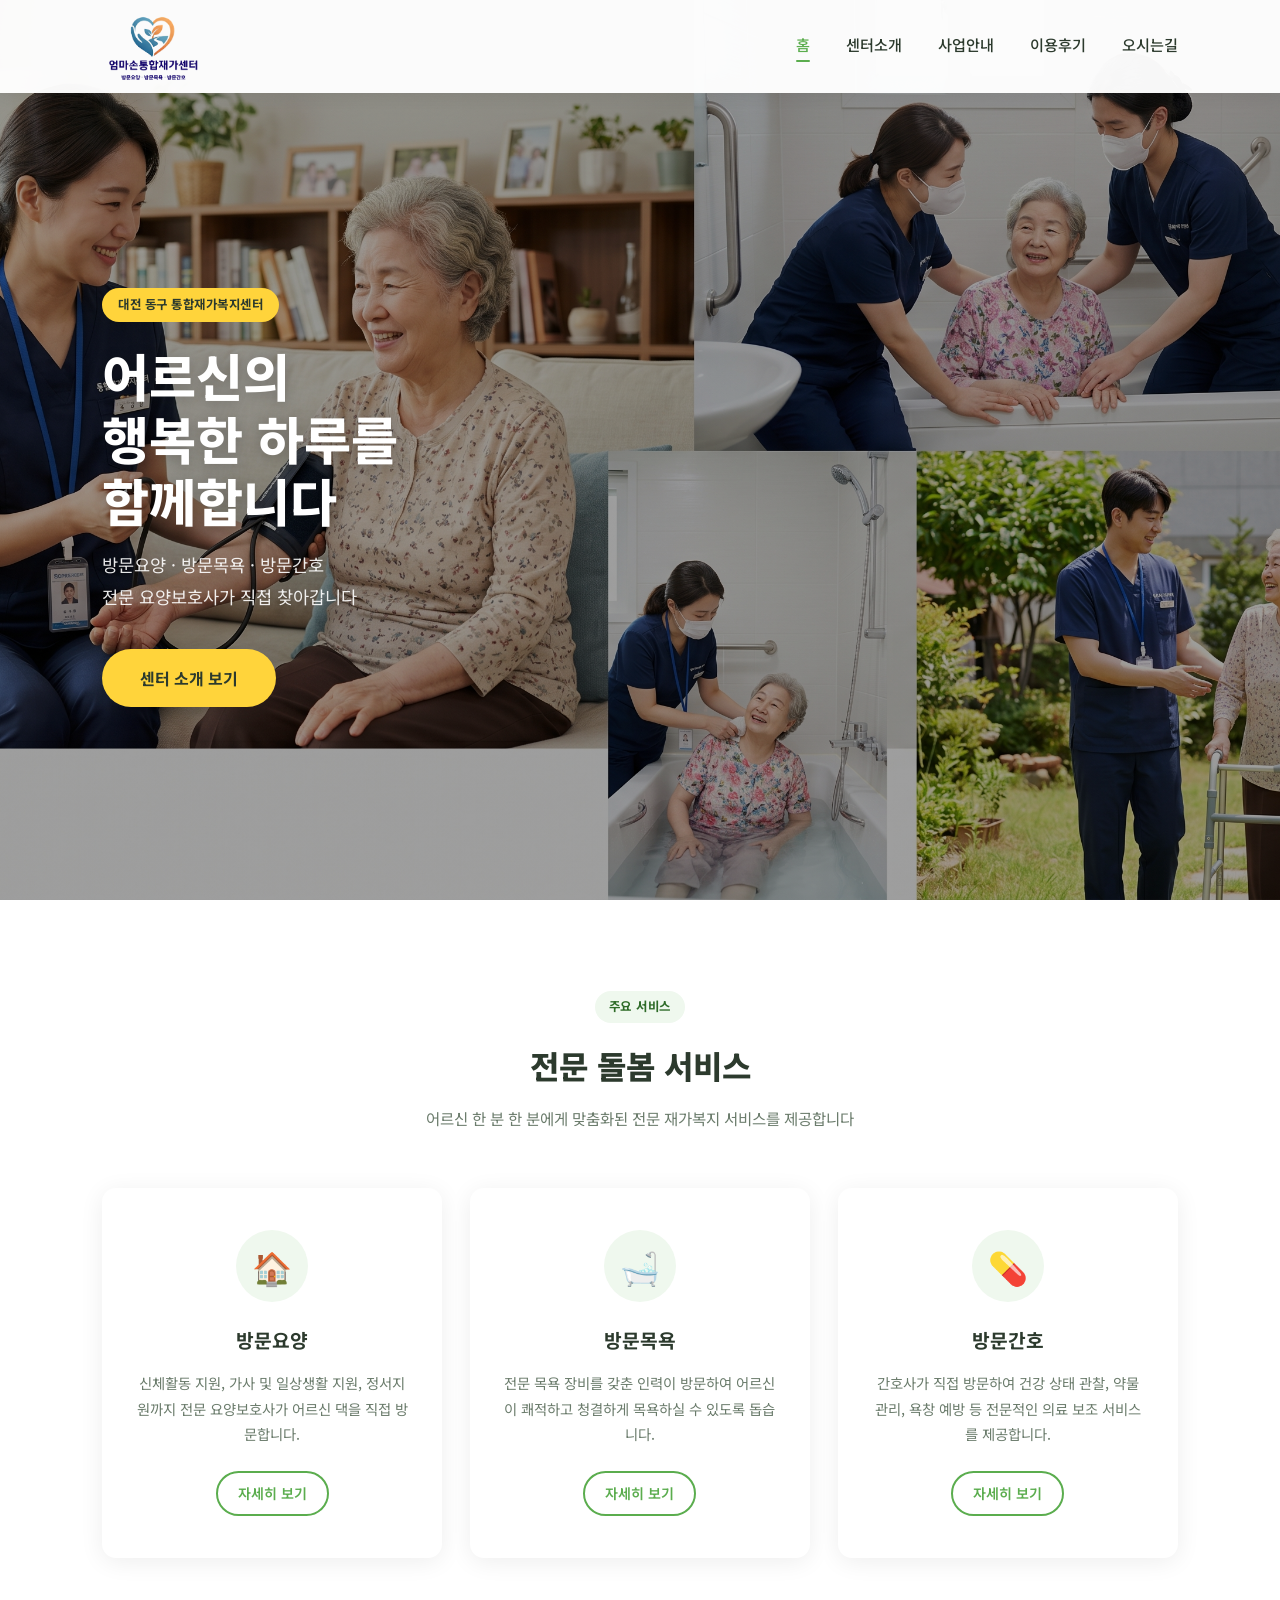
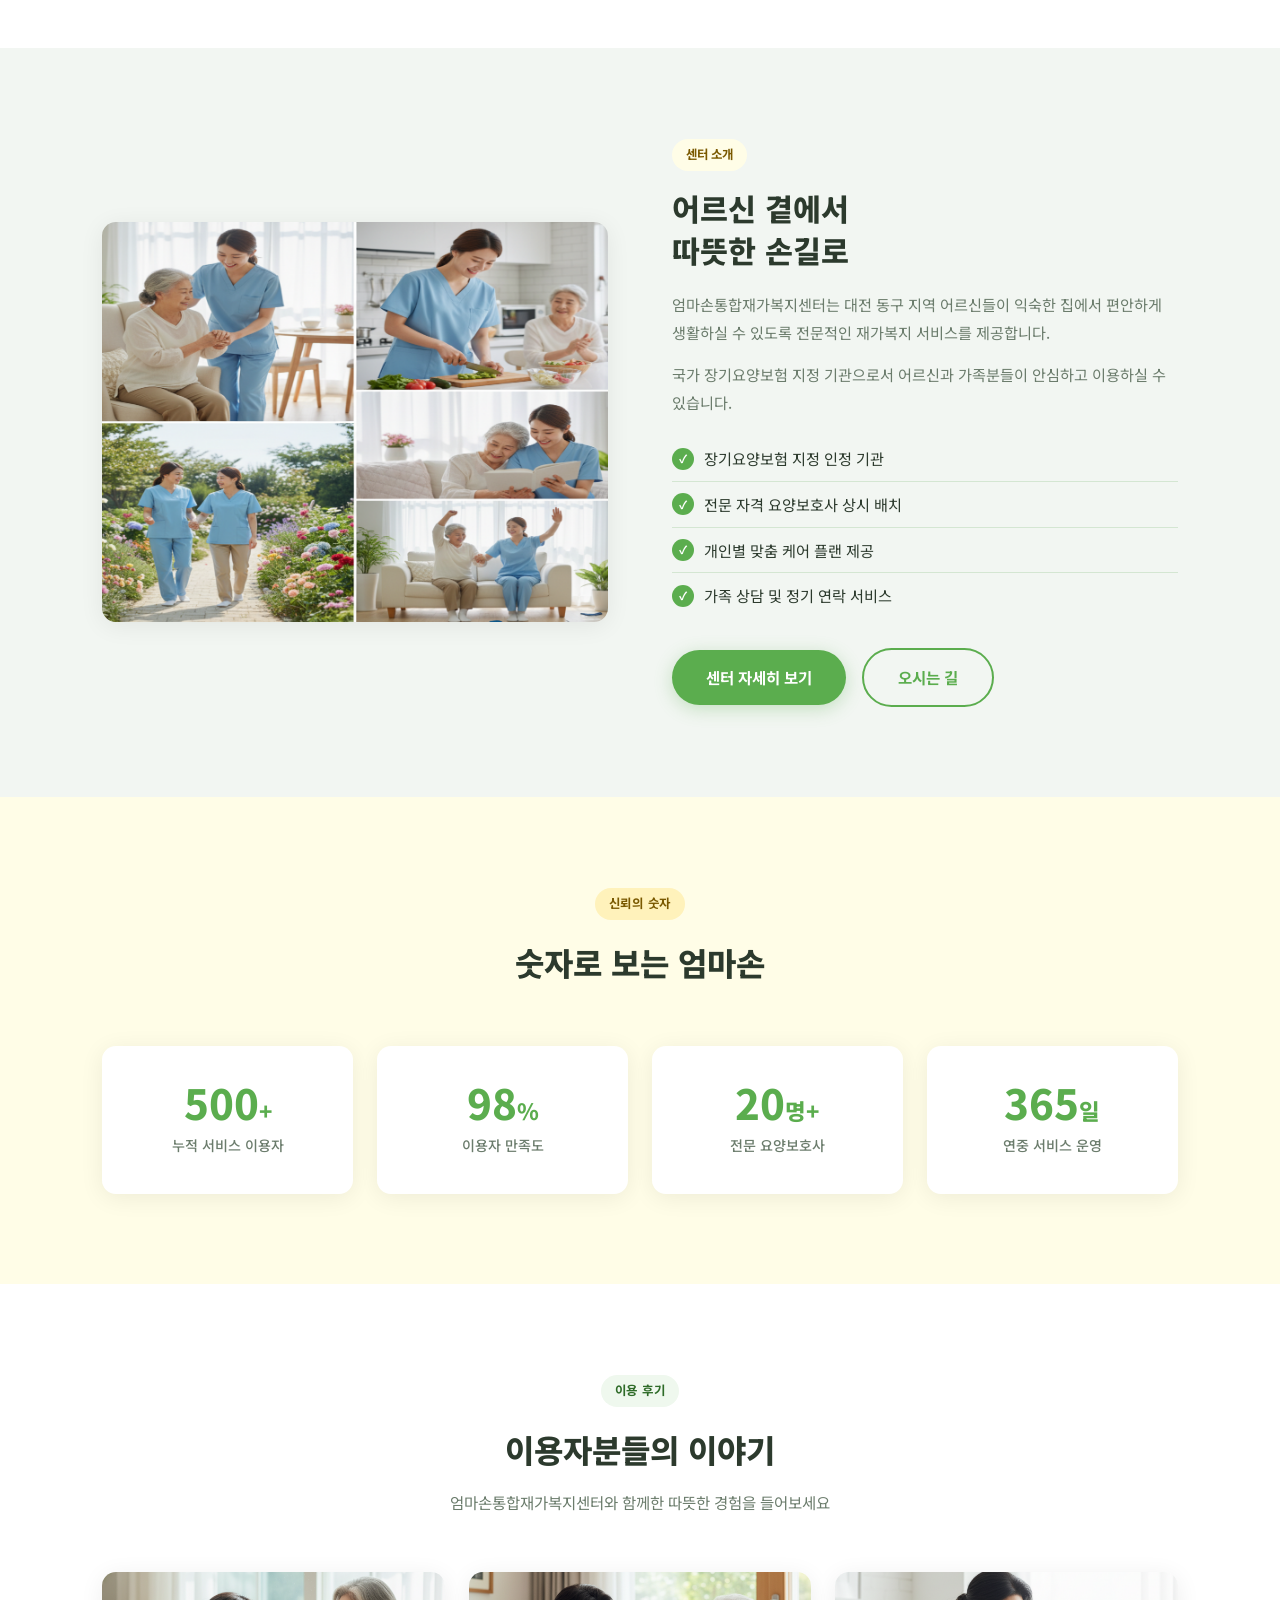
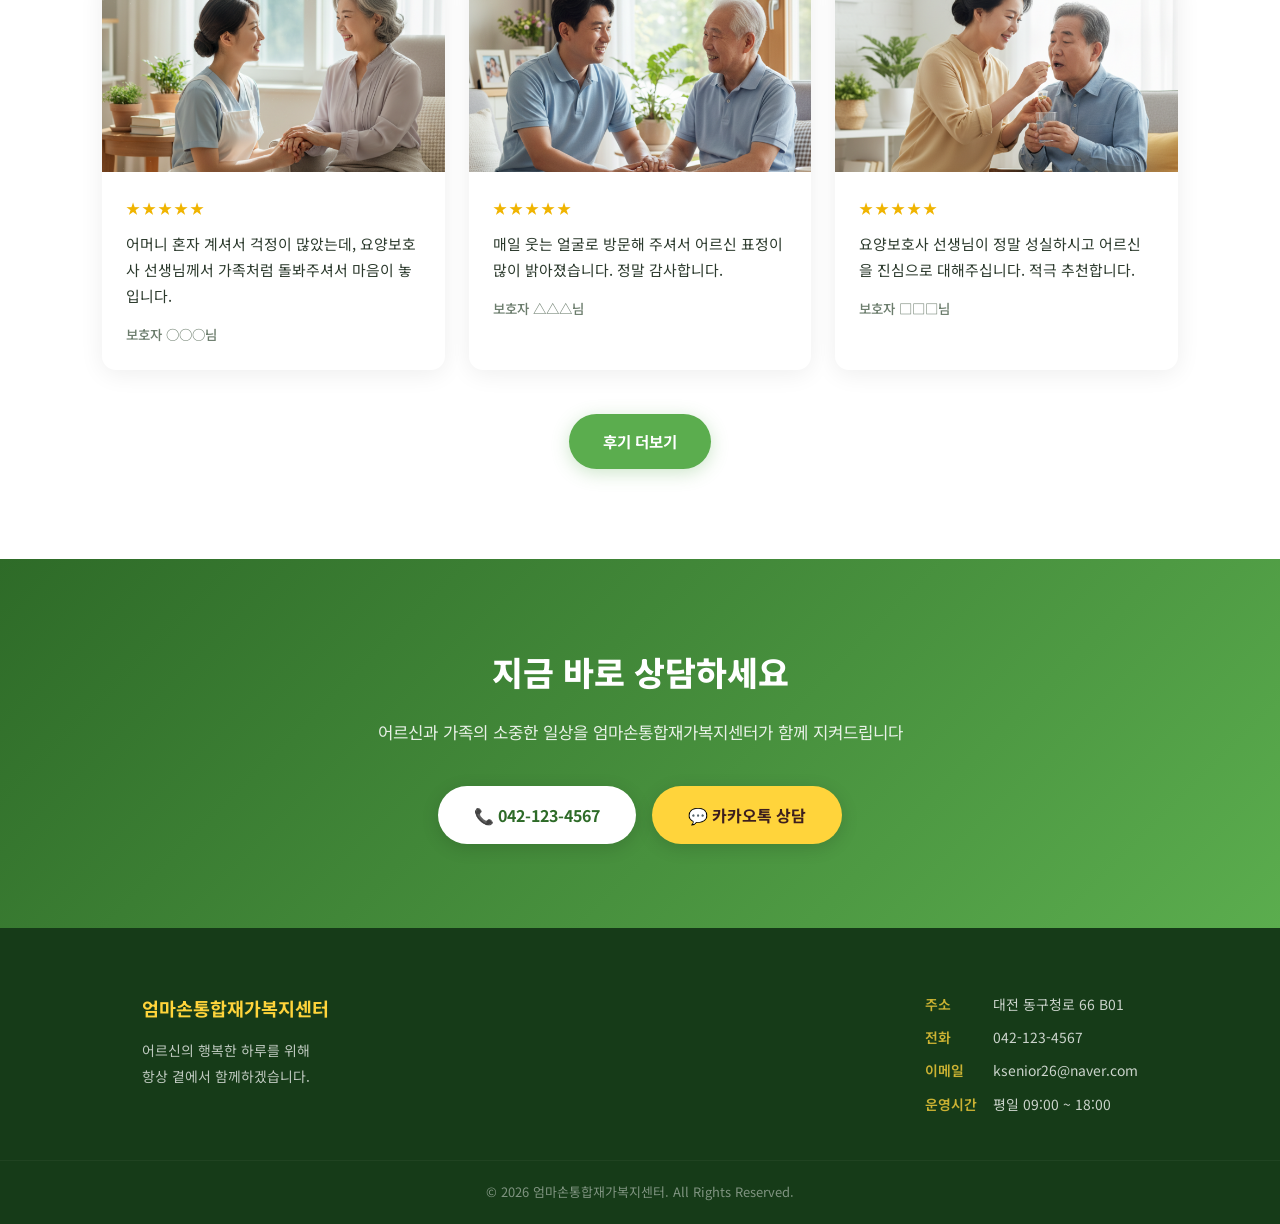
==== commit ccc926fe: "로고 교체, 헤더 스타일 개선, 주소 업데이트 - 새 로고 이미지(logo-new.png)로 전체 페이지 교체 - 헤더를 처음부터 흰색 배경으로 통일, 두께 조정 - 히어로 콘텐츠" ====
--- a/index.html
+++ b/index.html
@@ -24,7 +24,7 @@
 <header class="header" id="header">
   <h1 class="logo">
     <a href="index.html">
-      <img src="images/logo.png" alt="주랑통합재가복지센터">
+      <img src="images/logo-new.png" alt="엄마손통합재가복지센터">
     </a>
   </h1>
   <button class="menu-toggle" aria-label="메뉴 열기">☰</button>
@@ -80,7 +80,7 @@
 <section class="section section-alt">
   <div class="about-section">
     <div class="about-img scroll-ani">
-      <img src="images/care.jpg" alt="주랑통합재가복지센터 돌봄 서비스">
+      <img src="images/care.jpg" alt="엄마손통합재가복지센터 돌봄 서비스">
     </div>
     <div class="about-text scroll-ani">
       <span class="label">센터 소개</span>
@@ -99,11 +99,11 @@
   </div>
 </section>
 
-<!-- 숫자로 보는 주랑 -->
+<!-- 숫자로 보는 엄마손 -->
 <section class="section section-yellow">
   <div class="section-title scroll-ani">
     <span class="label">신뢰의 숫자</span>
-    <h2>숫자로 보는 주랑</h2>
+    <h2>숫자로 보는 엄마손</h2>
   </div>
   <div class="stats-grid">
     <div class="stat-card scroll-ani">
@@ -166,7 +166,7 @@
 <!-- CTA 섹션 -->
 <section class="cta-section">
   <h2>지금 바로 상담하세요</h2>
-  <p>어르신과 가족의 소중한 일상을 주랑통합재가복지센터가 함께 지켜드립니다</p>
+  <p>어르신과 가족의 소중한 일상을 엄마손통합재가복지센터가 함께 지켜드립니다</p>
   <div class="cta-btns">
     <a href="tel:042-123-4567" class="btn-white">📞 042-123-4567</a>
     <a href="https://open.kakao.com/o/XXXXXXX" target="_blank" class="btn-kakao">💬 카카오톡 상담</a>
@@ -181,7 +181,7 @@
       <p>어르신의 행복한 하루를 위해<br>항상 곁에서 함께하겠습니다.</p>
     </div>
     <div class="footer-right">
-      <p><strong>주소</strong> 대전광역시 동구 동대전로 171-23</p>
+      <p><strong>주소</strong> 대전 동구청로 66 B01</p>
       <p><strong>전화</strong> 042-123-4567</p>
       <p><strong>이메일</strong> ksenior26@naver.com</p>
       <p><strong>운영시간</strong> 평일 09:00 ~ 18:00</p>
--- a/css/style.css
+++ b/css/style.css
@@ -14,13 +14,15 @@
   --yellow: #FFD43B;
   --yellow-dark: #F0B400;
   --yellow-light: #FFFDE7;
+  --yellow-text: #7A5900;
   --green: #5BAD4E;
   --green-hover: #4A9A3D;
   --green-dark: #2E6B28;
   --green-footer: #163B18;
   --green-light: #EFF8EE;
   --white: #FFFFFF;
-  --gray-bg: #F8FAF7;
+  --gray-bg: #F2F6F2;
+  --kakao-text: #3C1E1E;
   --text: #2C3A2D;
   --text-sub: #6B7C6C;
   --border: #D4E6D2;
@@ -49,11 +51,12 @@
   position: fixed;
   top: 0;
   width: 100%;
-  padding: 18px 8%;
+  padding: 4px 8%;
   display: flex;
   align-items: center;
   justify-content: space-between;
-  background: transparent;
+  background: rgba(255,255,255,0.97);
+  box-shadow: 0 2px 16px rgba(0,0,0,0.08);
   z-index: 1000;
   transition: all var(--transition);
 }
@@ -61,24 +64,24 @@
 .header.scrolled {
   background: rgba(255,255,255,0.97);
   box-shadow: 0 2px 16px rgba(0,0,0,0.08);
-  padding: 12px 8%;
+  padding: 4px 8%;
 }
 
 .header.service-header {
   background: rgba(255,255,255,0.97);
   box-shadow: 0 2px 16px rgba(0,0,0,0.08);
-  padding: 14px 8%;
+  padding: 4px 8%;
 }
 
 .header .logo img {
-  height: 68px;
+  height: 85px;
   width: auto;
   transition: height var(--transition);
 }
 
 .header.scrolled .logo img,
 .header.service-header .logo img {
-  height: 54px;
+  height: 85px;
 }
 
 .nav {
@@ -90,7 +93,7 @@
 .nav a {
   font-size: 0.95rem;
   font-weight: 500;
-  color: white;
+  color: var(--text);
   position: relative;
   padding-bottom: 4px;
   transition: color var(--transition);
@@ -111,8 +114,8 @@
   border-radius: 2px;
 }
 
-.nav a:hover { color: var(--yellow); }
-.nav a.active { color: var(--yellow); }
+.nav a:hover { color: var(--green); }
+.nav a.active { color: var(--green); }
 
 .header.scrolled .nav a:hover,
 .header.scrolled .nav a.active,
@@ -133,7 +136,7 @@
   background: none;
   border: none;
   cursor: pointer;
-  color: white;
+  color: var(--text);
   z-index: 10001;
   line-height: 1;
   padding: 4px;
@@ -151,18 +154,18 @@
   height: 100vh;
   min-height: 600px;
   background:
-    linear-gradient(135deg, rgba(0,0,0,0.40) 0%, rgba(0,0,0,0.18) 100%),
-    url('../images/hero.jpg') center / cover no-repeat;
+    linear-gradient(rgba(0,0,0,0.38), rgba(0,0,0,0.38)),
+    url('../images/엄마손통합재가복지센터.png') center / cover no-repeat;
   display: flex;
   align-items: center;
-  padding: 0 8%;
+  padding: 95px 8% 0;
 }
 
 @media (max-width: 768px) {
   .hero {
     background:
-      linear-gradient(rgba(0,0,0,0.40), rgba(0,0,0,0.22)),
-      url('../images/hero-mobile.jpg') center / cover no-repeat;
+      linear-gradient(rgba(0,0,0,0.38), rgba(0,0,0,0.38)),
+      url('../images/엄마손통합재가복지센터.png') center / cover no-repeat;
   }
 }
 
@@ -232,6 +235,12 @@
 .section-alt   { background: var(--gray-bg); }
 .section-yellow { background: var(--yellow-light); }
 .section-green  { background: var(--green-light); }
+
+/* 노란 배경 섹션 내 label은 노란 계열로 */
+.section-yellow .section-title .label {
+  background: rgba(255, 212, 59, 0.25);
+  color: var(--yellow-text);
+}
 
 .section-title {
   text-align: center;
@@ -349,6 +358,7 @@
 
 .stat-card:hover {
   transform: translateY(-4px);
+  box-shadow: var(--shadow-hover);
 }
 
 .stat-card .num {
@@ -396,7 +406,7 @@
 .about-text .label {
   display: inline-block;
   background: var(--yellow-light);
-  color: #8B6914;
+  color: var(--yellow-text);
   font-size: 0.78rem;
   font-weight: 700;
   padding: 5px 14px;
@@ -475,7 +485,7 @@
   display: inline-block;
   border: 2px solid var(--green);
   color: var(--green);
-  padding: 12px 30px;
+  padding: 14px 34px;
   border-radius: 999px;
   font-weight: 700;
   font-size: 0.97rem;
@@ -588,7 +598,7 @@
 .btn-kakao {
   display: inline-block;
   background: var(--yellow);
-  color: #3C1E1E;
+  color: var(--kakao-text);
   padding: 15px 36px;
   border-radius: 999px;
   font-weight: 700;
@@ -779,7 +789,7 @@
   display: inline-block;
   margin-top: 14px;
   background: var(--yellow-light);
-  color: #8B6914;
+  color: var(--yellow-text);
   font-weight: 700;
   padding: 12px 28px;
   border-radius: 999px;
@@ -922,7 +932,7 @@
 .about-intro-text .label {
   display: inline-block;
   background: var(--yellow-light);
-  color: #8B6914;
+  color: var(--yellow-text);
   font-size: 0.78rem;
   font-weight: 700;
   padding: 5px 14px;
@@ -965,7 +975,7 @@
 .value-card:hover {
   transform: translateY(-6px);
   box-shadow: var(--shadow-hover);
-  border-top-color: var(--yellow-dark);
+  border-top-color: var(--green-hover);
 }
 
 .value-card .icon {
@@ -1132,7 +1142,7 @@
 }
 
 .contact-btn.call  { background: var(--green); }
-.contact-btn.kakao { background: #FEE500; color: #3C1E1E; }
+.contact-btn.kakao { background: #FEE500; color: var(--kakao-text); }
 
 .contact-btn:hover {
   transform: translateY(-3px);
@@ -1176,9 +1186,9 @@
   .header           { padding: 14px 5%; }
   .header.scrolled  { padding: 10px 5%; }
   .header.service-header { padding: 12px 5%; }
-  .header .logo img { height: 52px; }
+  .header .logo img { height: 72px; }
   .header.scrolled .logo img,
-  .header.service-header .logo img { height: 46px; }
+  .header.service-header .logo img { height: 60px; }
 
   .menu-toggle { display: block; }
 
@@ -1316,5 +1326,5 @@
   }
 
   .mobile-btn.call  { background: var(--green); color: white; }
-  .mobile-btn.kakao { background: #FEE500; color: #3C1E1E; }
-}
+  .mobile-btn.kakao { background: #FEE500; color: var(--kakao-text); }
+}
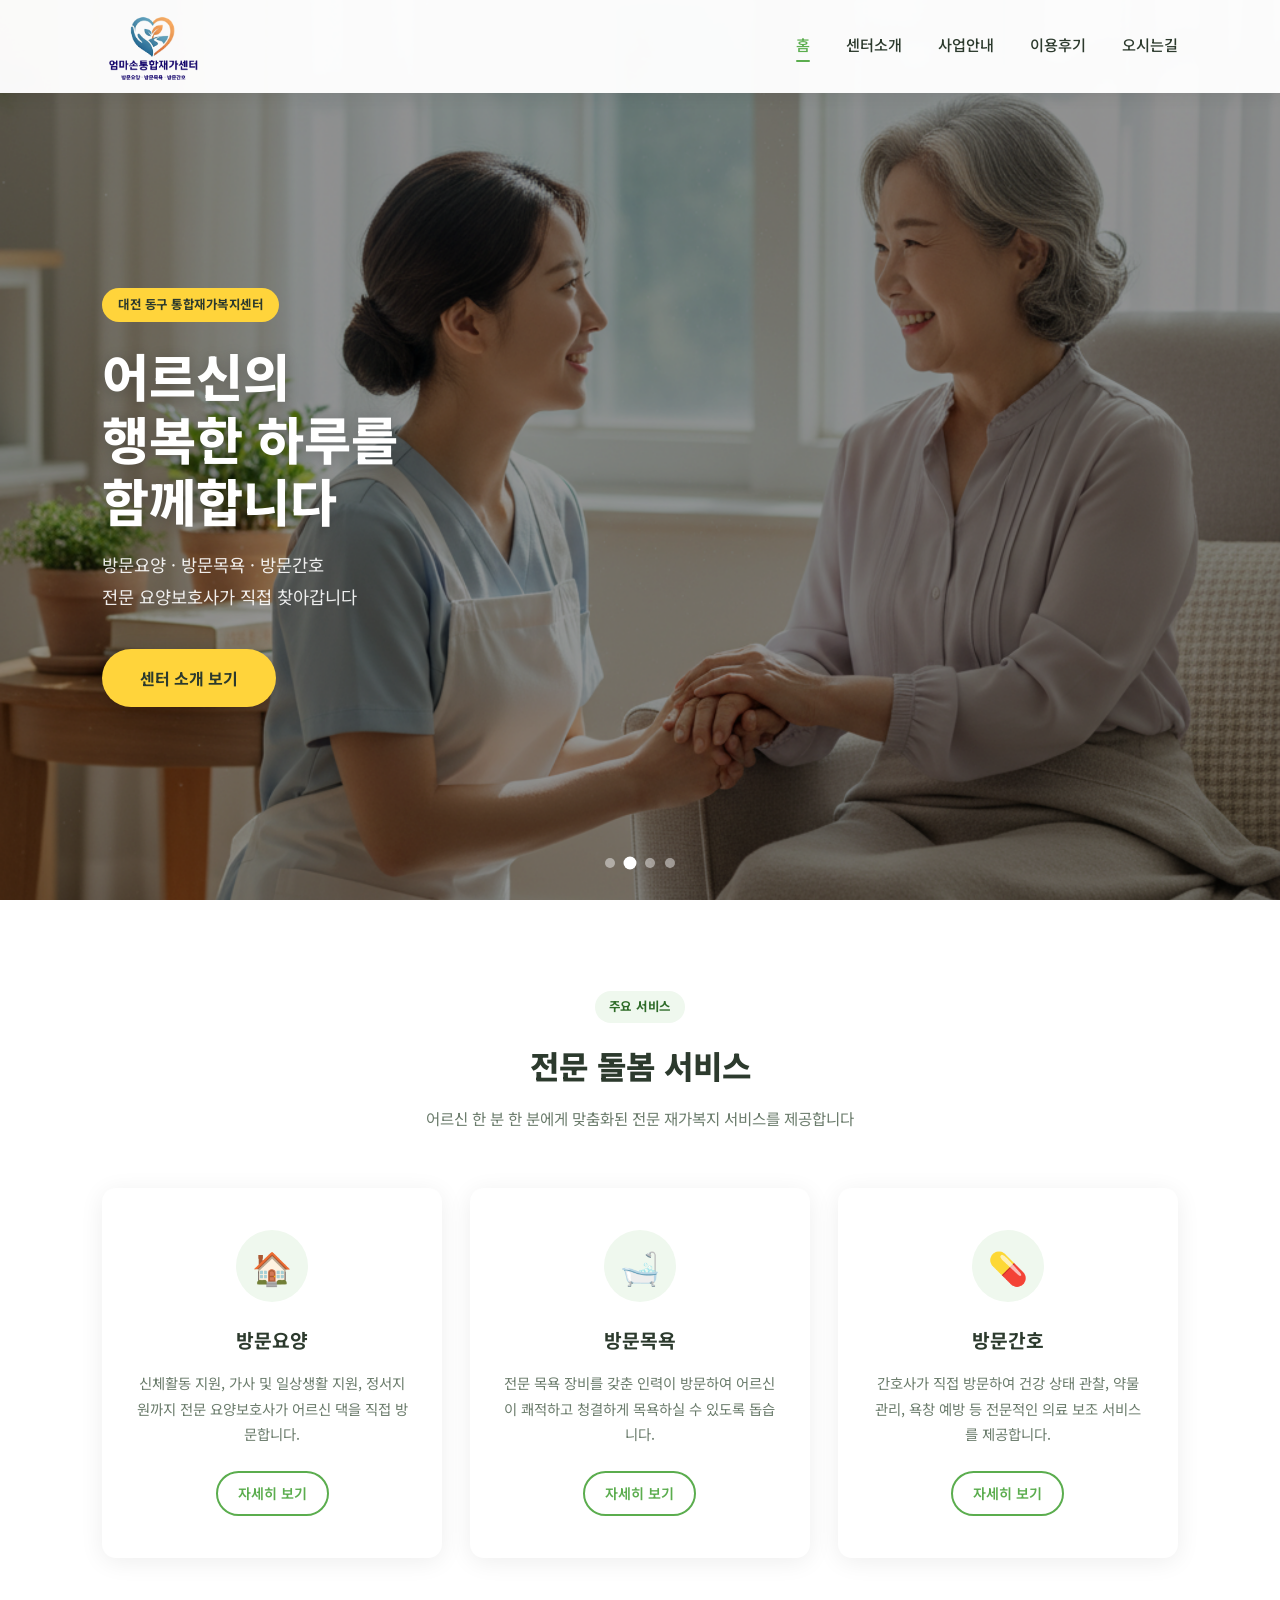
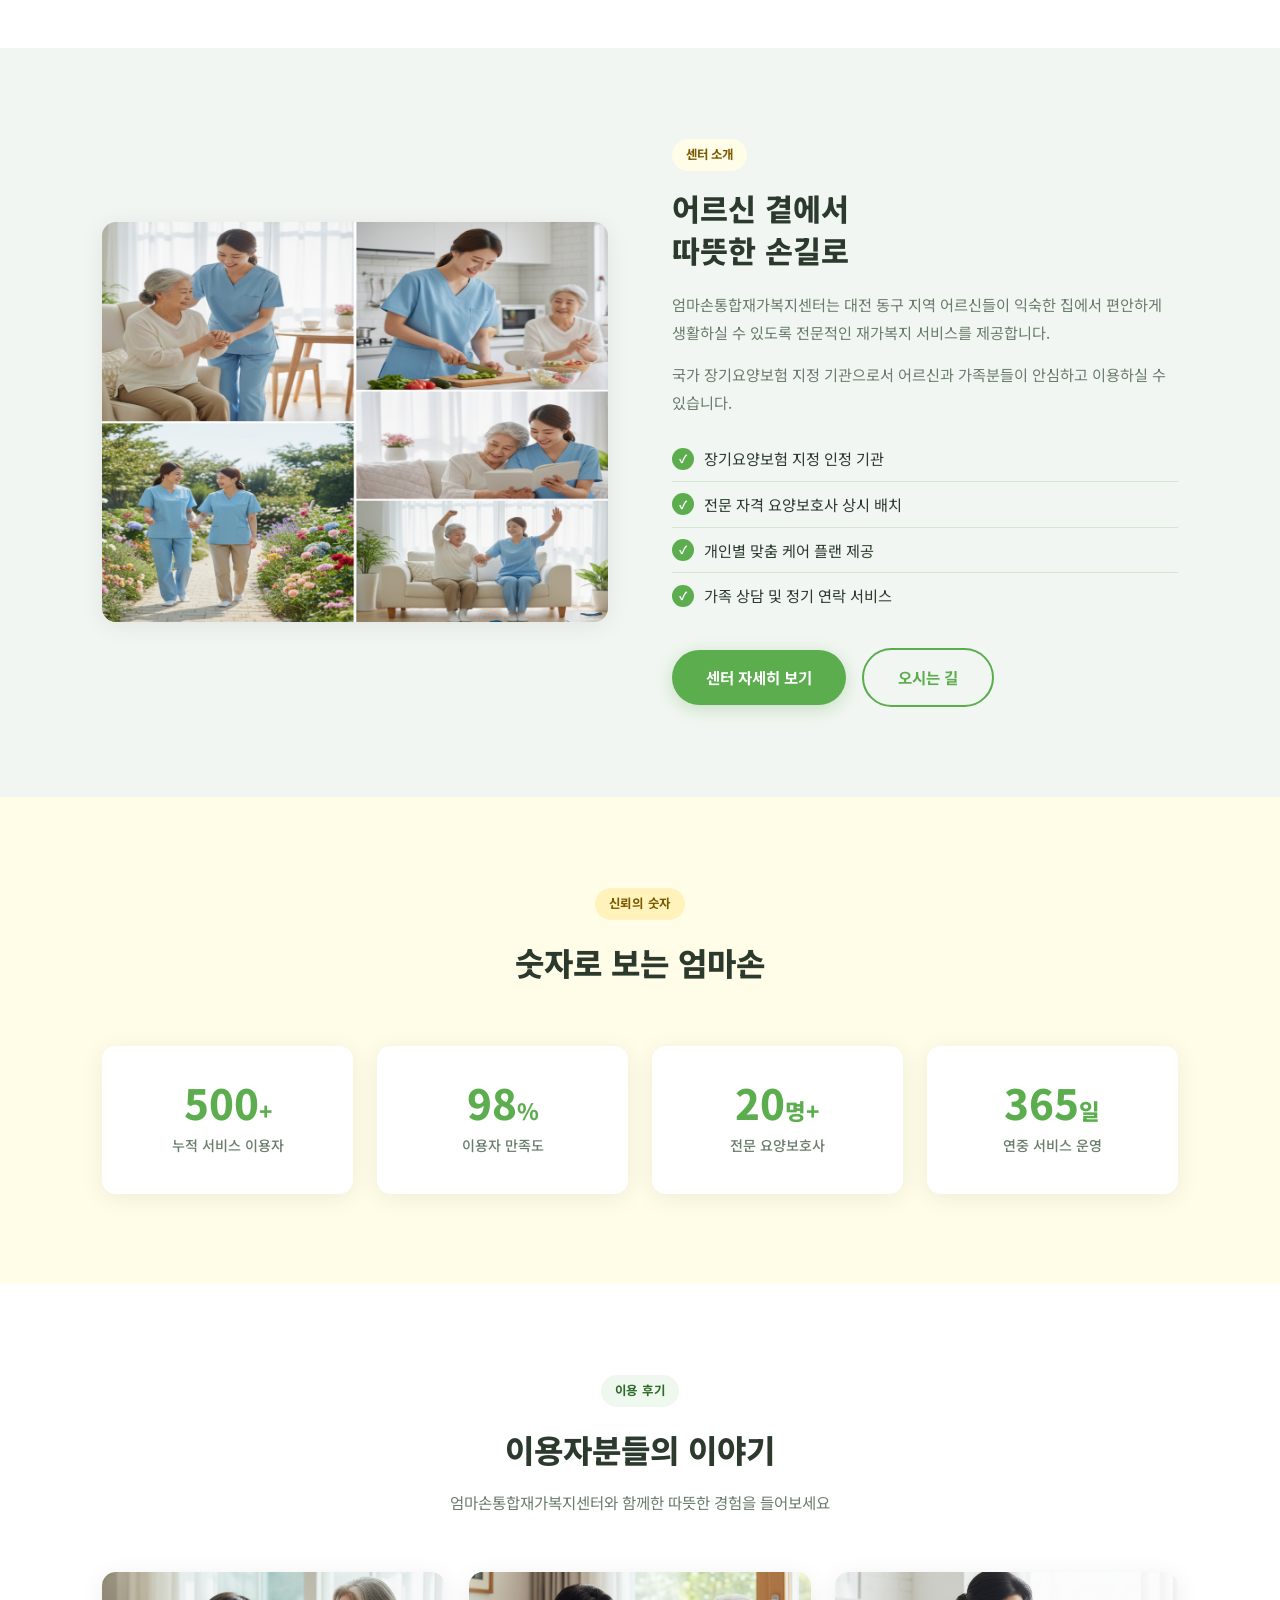
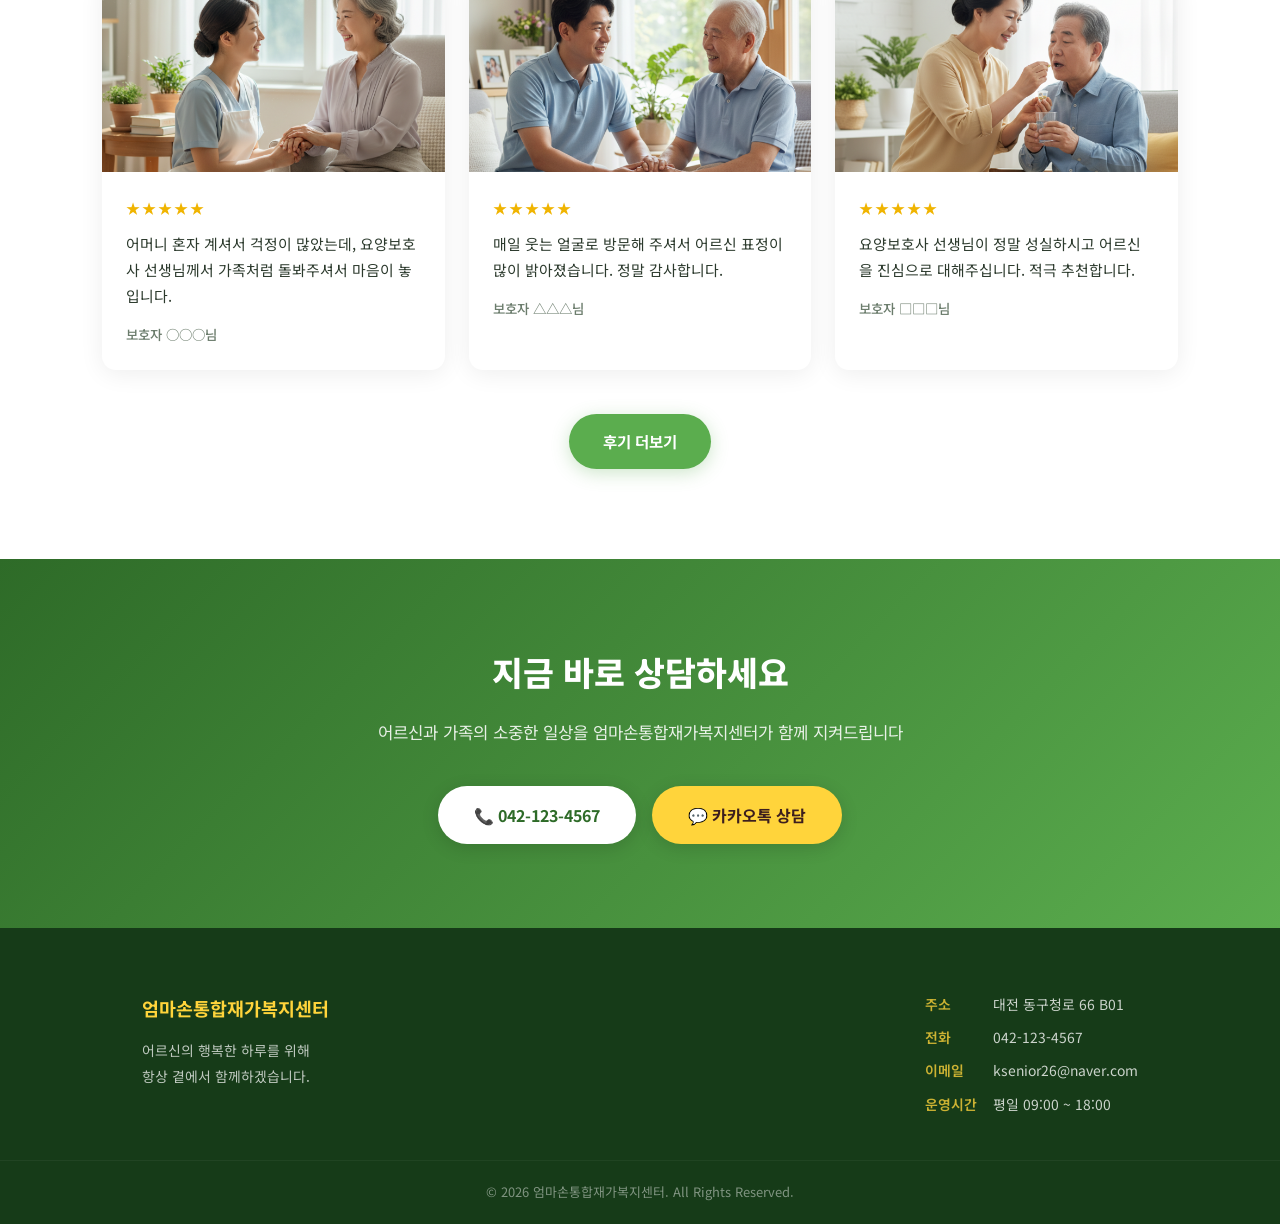
==== commit e425dde6: "히어로 자동 슬라이드쇼 구현 - 4장 가로 콜라주 배경 대신 단일 피사체 4장(bath, review1~3)을 4초마다 자동 전환 - 페이드 인/아웃 1.2s 부드러운 전환 효과 " ====
--- a/index.html
+++ b/index.html
@@ -3,7 +3,7 @@
 <head>
   <meta charset="UTF-8">
   <meta name="viewport" content="width=device-width, initial-scale=1.0">
-  <title>엄마손통합재가복지센터</title>
+  <title>엄마손통합재가센터</title>
   <link rel="stylesheet" href="css/style.css">
 </head>
 <body>
@@ -39,11 +39,23 @@
 
 <!-- 히어로 -->
 <section class="hero">
+  <div class="hero-slides">
+    <div class="hero-slide active" style="background-image:url('images/bath.jpg')"></div>
+    <div class="hero-slide" style="background-image:url('images/review1.jpg')"></div>
+    <div class="hero-slide" style="background-image:url('images/review2.jpg')"></div>
+    <div class="hero-slide" style="background-image:url('images/review3.jpg')"></div>
+  </div>
   <div class="hero-content">
     <span class="hero-badge">대전 동구 통합재가복지센터</span>
     <h2>어르신의<br>행복한 하루를<br>함께합니다</h2>
     <p>방문요양 · 방문목욕 · 방문간호<br>전문 요양보호사가 직접 찾아갑니다</p>
     <a href="guide.html" class="hero-btn">센터 소개 보기</a>
+  </div>
+  <div class="hero-dots">
+    <button class="dot active" aria-label="슬라이드 1"></button>
+    <button class="dot" aria-label="슬라이드 2"></button>
+    <button class="dot" aria-label="슬라이드 3"></button>
+    <button class="dot" aria-label="슬라이드 4"></button>
   </div>
 </section>
 
--- a/css/style.css
+++ b/css/style.css
@@ -153,23 +153,66 @@
 .hero {
   height: 100vh;
   min-height: 600px;
-  background:
-    linear-gradient(rgba(0,0,0,0.38), rgba(0,0,0,0.38)),
-    url('../images/엄마손통합재가복지센터.png') center / cover no-repeat;
+  position: relative;
+  overflow: hidden;
   display: flex;
   align-items: center;
   padding: 95px 8% 0;
 }
 
-@media (max-width: 768px) {
-  .hero {
-    background:
-      linear-gradient(rgba(0,0,0,0.38), rgba(0,0,0,0.38)),
-      url('../images/엄마손통합재가복지센터.png') center / cover no-repeat;
-  }
-}
+.hero-slides {
+  position: absolute;
+  inset: 0;
+  z-index: 0;
+}
+
+.hero-slide {
+  position: absolute;
+  inset: 0;
+  background: center / cover no-repeat;
+  opacity: 0;
+  transition: opacity 1.2s ease;
+}
+
+.hero-slide::after {
+  content: '';
+  position: absolute;
+  inset: 0;
+  background: rgba(0,0,0,0.42);
+}
+
+.hero-slide.active { opacity: 1; }
+
+.hero-dots {
+  position: absolute;
+  bottom: 32px;
+  left: 50%;
+  transform: translateX(-50%);
+  display: flex;
+  gap: 10px;
+  z-index: 2;
+}
+
+.dot {
+  width: 10px;
+  height: 10px;
+  border-radius: 50%;
+  background: rgba(255,255,255,0.45);
+  border: none;
+  cursor: pointer;
+  padding: 0;
+  transition: background 0.3s, transform 0.3s;
+}
+
+.dot.active {
+  background: white;
+  transform: scale(1.3);
+}
+
 
 .hero-content {
+  position: relative;
+  z-index: 2;
   max-width: 580px;
   color: white;
   animation: heroFadeUp 1.1s ease forwards;
@@ -731,11 +774,11 @@
 .tab-item img {
   width: 100%;
   max-width: 520px;
-  height: 280px;
-  object-fit: cover;
+  height: auto;
   border-radius: var(--radius);
   box-shadow: var(--shadow);
   margin-bottom: 28px;
+  display: block;
 }
 
 .tab-item table {
@@ -1209,7 +1252,9 @@
 
   .nav.open { right: 0; }
 
-  .nav a {
+  .nav a,
+  .header.scrolled .nav a,
+  .service-header .nav a {
     width: 100%;
     font-size: 1.05rem;
     color: rgba(255,255,255,0.85);
@@ -1218,7 +1263,11 @@
   }
 
   .nav a:hover,
-  .nav a.active {
+  .nav a.active,
+  .header.scrolled .nav a:hover,
+  .header.scrolled .nav a.active,
+  .service-header .nav a:hover,
+  .service-header .nav a.active {
     color: var(--yellow);
     background: rgba(255,255,255,0.04);
   }
@@ -1226,10 +1275,24 @@
   .nav a::after { display: none; }
 
   /* Hero */
-  .hero { padding: 0 5%; }
+  .hero {
+    padding: 0 5%;
+    height: 65vh;
+    min-height: 480px;
+  }
   .hero-content h2 { font-size: 2.1rem; }
   .hero-content p  { font-size: 0.97rem; }
   .hero-badge      { font-size: 0.72rem; }
+
+  /* About & Review images */
+  .about-img img {
+    height: 260px;
+    object-position: top center;
+  }
+  .review-card img {
+    height: 220px;
+    object-position: top center;
+  }
 
   /* Grids */
   .services-grid { grid-template-columns: 1fr; }
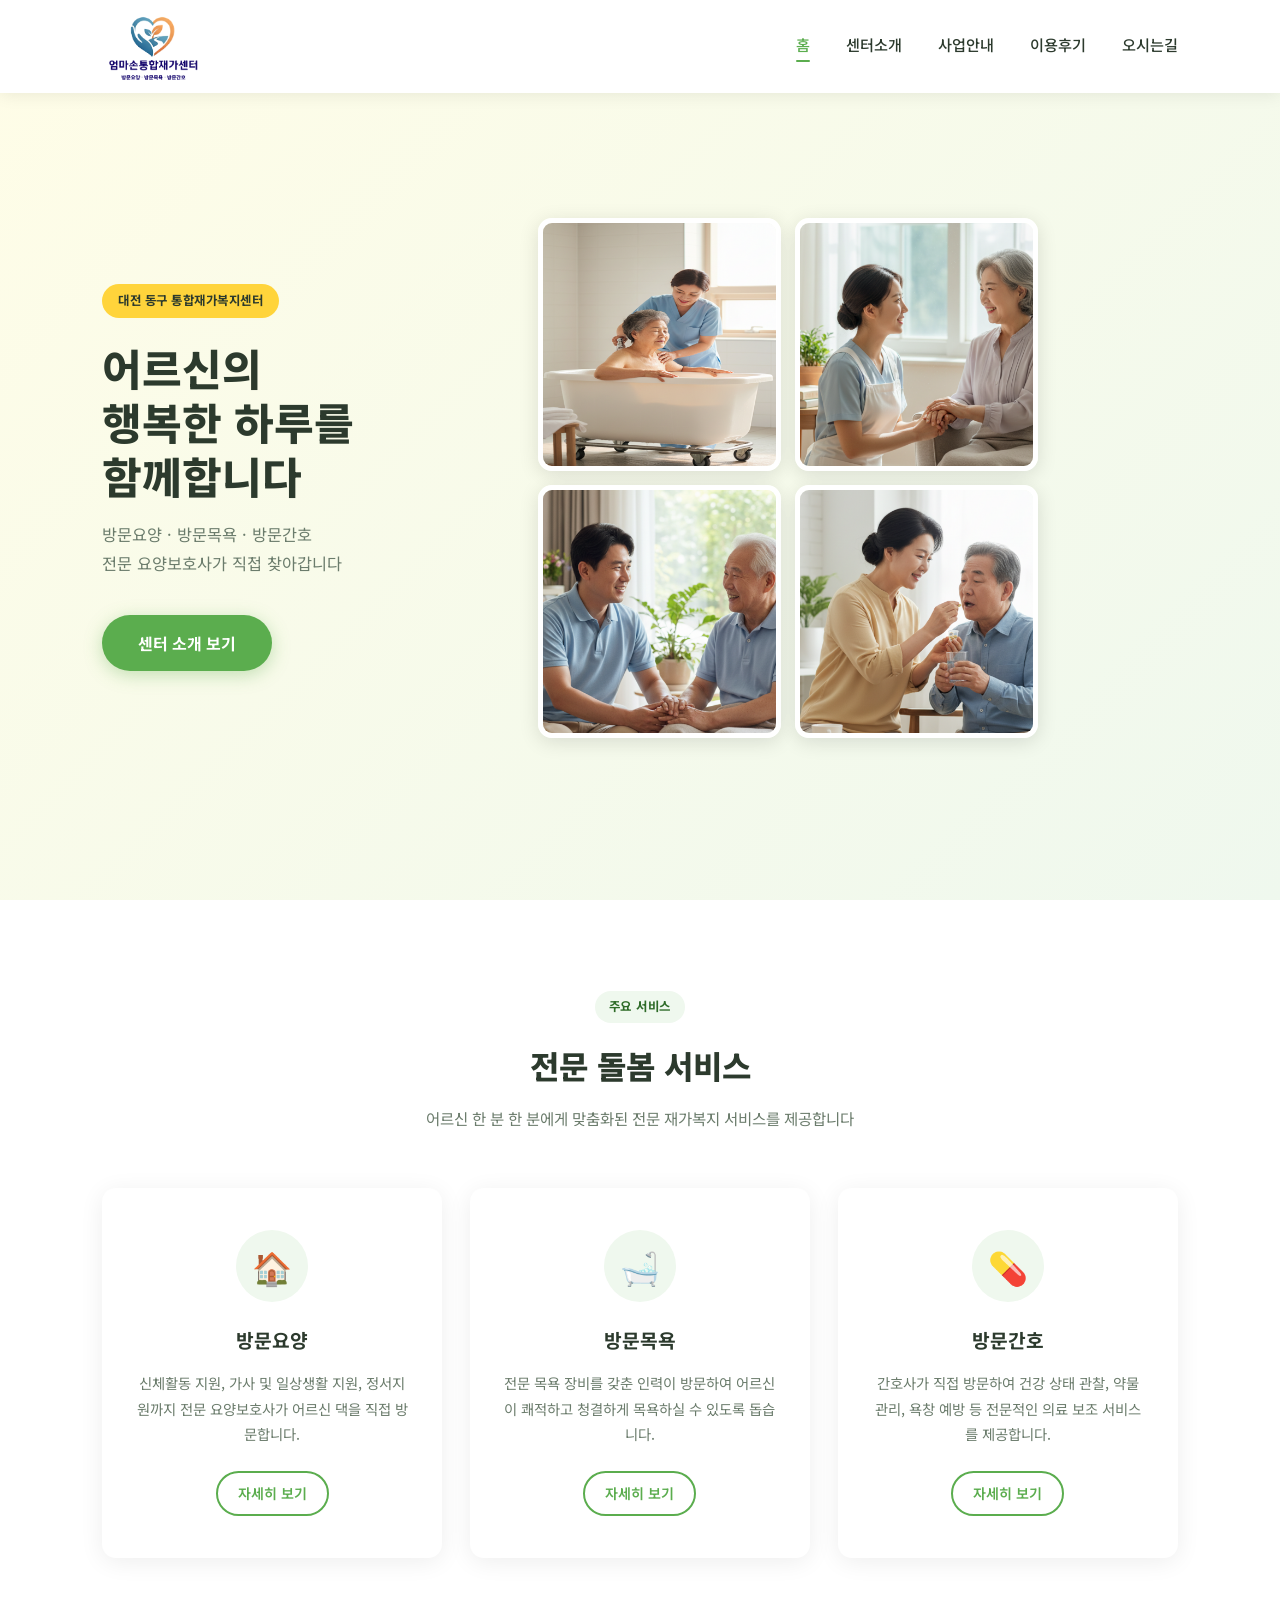
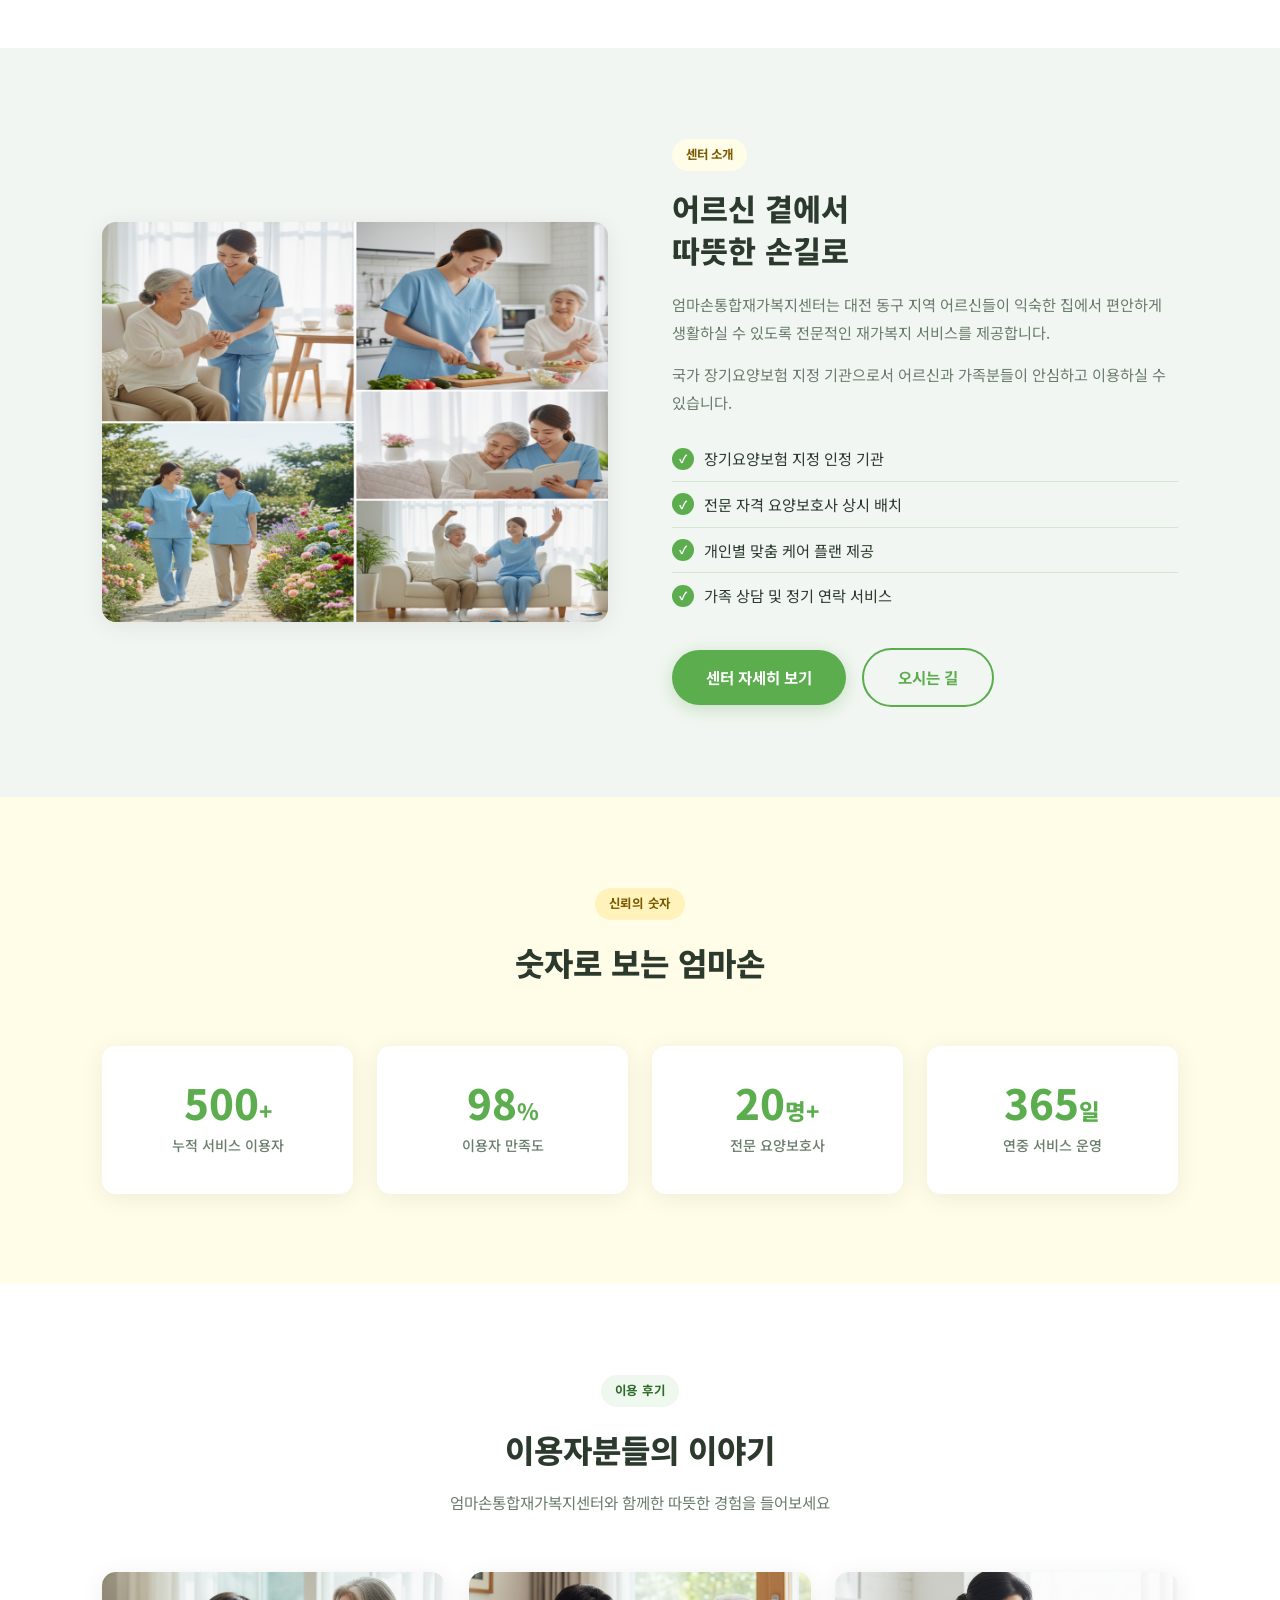
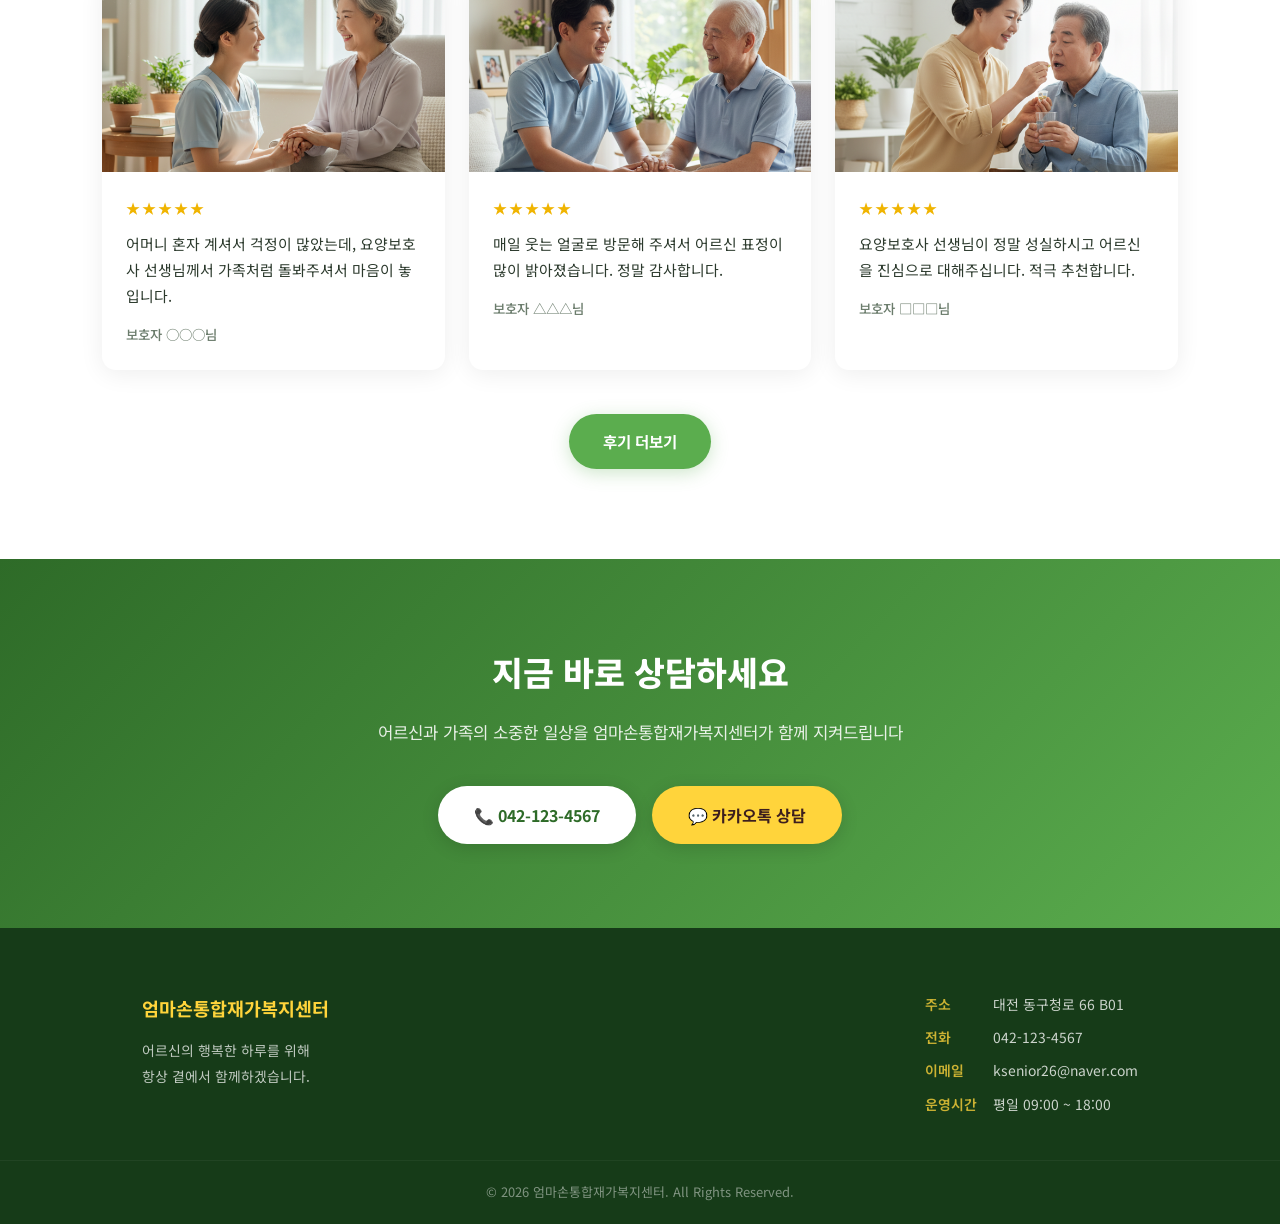
==== commit 6c567d76: "히어로 섹션을 슬라이드쇼에서 액자형 갤러리로 교체 Co-Authored-By: Claude Sonnet 4.6 <noreply@anthropic.com>" ====
--- a/index.html
+++ b/index.html
@@ -39,23 +39,25 @@
 
 <!-- 히어로 -->
 <section class="hero">
-  <div class="hero-slides">
-    <div class="hero-slide active" style="background-image:url('images/bath.jpg')"></div>
-    <div class="hero-slide" style="background-image:url('images/review1.jpg')"></div>
-    <div class="hero-slide" style="background-image:url('images/review2.jpg')"></div>
-    <div class="hero-slide" style="background-image:url('images/review3.jpg')"></div>
-  </div>
   <div class="hero-content">
     <span class="hero-badge">대전 동구 통합재가복지센터</span>
     <h2>어르신의<br>행복한 하루를<br>함께합니다</h2>
     <p>방문요양 · 방문목욕 · 방문간호<br>전문 요양보호사가 직접 찾아갑니다</p>
     <a href="guide.html" class="hero-btn">센터 소개 보기</a>
   </div>
-  <div class="hero-dots">
-    <button class="dot active" aria-label="슬라이드 1"></button>
-    <button class="dot" aria-label="슬라이드 2"></button>
-    <button class="dot" aria-label="슬라이드 3"></button>
-    <button class="dot" aria-label="슬라이드 4"></button>
+  <div class="hero-gallery">
+    <div class="hero-frame">
+      <img src="images/bath.jpg" alt="방문목욕 서비스">
+    </div>
+    <div class="hero-frame">
+      <img src="images/review1.jpg" alt="이용 후기">
+    </div>
+    <div class="hero-frame">
+      <img src="images/review2.jpg" alt="이용 후기">
+    </div>
+    <div class="hero-frame">
+      <img src="images/review3.jpg" alt="이용 후기">
+    </div>
   </div>
 </section>
 
--- a/css/style.css
+++ b/css/style.css
@@ -152,70 +152,18 @@
 ========================= */
 .hero {
   height: 100vh;
-  min-height: 600px;
-  position: relative;
+  min-height: 620px;
+  display: flex;
+  align-items: center;
+  gap: 56px;
+  padding: 95px 8% 40px;
+  background: linear-gradient(135deg, var(--yellow-light) 0%, var(--green-light) 100%);
   overflow: hidden;
-  display: flex;
-  align-items: center;
-  padding: 95px 8% 0;
-}
-
-.hero-slides {
-  position: absolute;
-  inset: 0;
-  z-index: 0;
-}
-
-.hero-slide {
-  position: absolute;
-  inset: 0;
-  background: center / cover no-repeat;
-  opacity: 0;
-  transition: opacity 1.2s ease;
-}
-
-.hero-slide::after {
-  content: '';
-  position: absolute;
-  inset: 0;
-  background: rgba(0,0,0,0.42);
-}
-
-.hero-slide.active { opacity: 1; }
-
-.hero-dots {
-  position: absolute;
-  bottom: 32px;
-  left: 50%;
-  transform: translateX(-50%);
-  display: flex;
-  gap: 10px;
-  z-index: 2;
-}
-
-.dot {
-  width: 10px;
-  height: 10px;
-  border-radius: 50%;
-  background: rgba(255,255,255,0.45);
-  border: none;
-  cursor: pointer;
-  padding: 0;
-  transition: background 0.3s, transform 0.3s;
-}
-
-.dot.active {
-  background: white;
-  transform: scale(1.3);
-}
-
+}
 
 .hero-content {
-  position: relative;
-  z-index: 2;
-  max-width: 580px;
-  color: white;
-  animation: heroFadeUp 1.1s ease forwards;
+  flex: 0 0 380px;
+  animation: heroFadeUp 1.0s ease forwards;
 }
 
 .hero-badge {
@@ -231,40 +179,72 @@
 }
 
 .hero-content h2 {
-  font-size: 3.2rem;
+  font-size: 2.7rem;
   font-weight: 800;
-  line-height: 1.22;
+  line-height: 1.25;
   margin-bottom: 18px;
-  text-shadow: 0 2px 14px rgba(0,0,0,0.22);
+  color: var(--text);
 }
 
 .hero-content p {
-  font-size: 1.1rem;
+  font-size: 1.02rem;
   margin-bottom: 36px;
-  opacity: 0.9;
+  color: var(--text-sub);
   line-height: 1.8;
 }
 
 .hero-btn {
   display: inline-block;
-  background: var(--yellow);
-  color: var(--text);
-  padding: 15px 38px;
+  background: var(--green);
+  color: white;
+  padding: 14px 36px;
   border-radius: 999px;
   font-weight: 700;
   font-size: 1rem;
   transition: all var(--transition);
-  box-shadow: 0 4px 20px rgba(0,0,0,0.18);
+  box-shadow: 0 4px 18px rgba(91,173,78,0.35);
 }
 
 .hero-btn:hover {
-  background: var(--yellow-dark);
-  transform: translateY(-4px);
-  box-shadow: 0 12px 30px rgba(0,0,0,0.22);
+  background: var(--green-hover);
+  transform: translateY(-3px);
+  box-shadow: 0 10px 28px rgba(91,173,78,0.42);
+}
+
+.hero-gallery {
+  flex: 1;
+  max-width: 500px;
+  display: grid;
+  grid-template-columns: 1fr 1fr;
+  grid-template-rows: 1fr 1fr;
+  gap: 14px;
+  height: calc(100vh - 180px);
+  max-height: 520px;
+  animation: heroFadeUp 1.2s ease forwards;
+}
+
+.hero-frame {
+  border-radius: 14px;
+  overflow: hidden;
+  box-shadow: 0 4px 20px rgba(0,0,0,0.12);
+  border: 5px solid white;
+}
+
+.hero-frame img {
+  width: 100%;
+  height: 100%;
+  object-fit: cover;
+  object-position: center top;
+  display: block;
+  transition: transform 0.4s ease;
+}
+
+.hero-frame:hover img {
+  transform: scale(1.06);
 }
 
 @keyframes heroFadeUp {
-  from { opacity: 0; transform: translateY(30px); }
+  from { opacity: 0; transform: translateY(28px); }
   to   { opacity: 1; transform: translateY(0); }
 }
 
@@ -1276,13 +1256,31 @@
 
   /* Hero */
   .hero {
-    padding: 0 5%;
-    height: 65vh;
-    min-height: 480px;
-  }
-  .hero-content h2 { font-size: 2.1rem; }
-  .hero-content p  { font-size: 0.97rem; }
+    flex-direction: column;
+    height: auto;
+    min-height: auto;
+    padding: 100px 5% 50px;
+    gap: 32px;
+  }
+  .hero-content {
+    flex: none;
+    width: 100%;
+    text-align: center;
+  }
+  .hero-content h2 { font-size: 2rem; }
+  .hero-content p  { font-size: 0.95rem; }
   .hero-badge      { font-size: 0.72rem; }
+  .hero-gallery {
+    max-width: 100%;
+    height: auto;
+    max-height: none;
+    gap: 10px;
+  }
+  .hero-frame {
+    border-width: 3px;
+    border-radius: 10px;
+    aspect-ratio: 4/3;
+  }
 
   /* About & Review images */
   .about-img img {
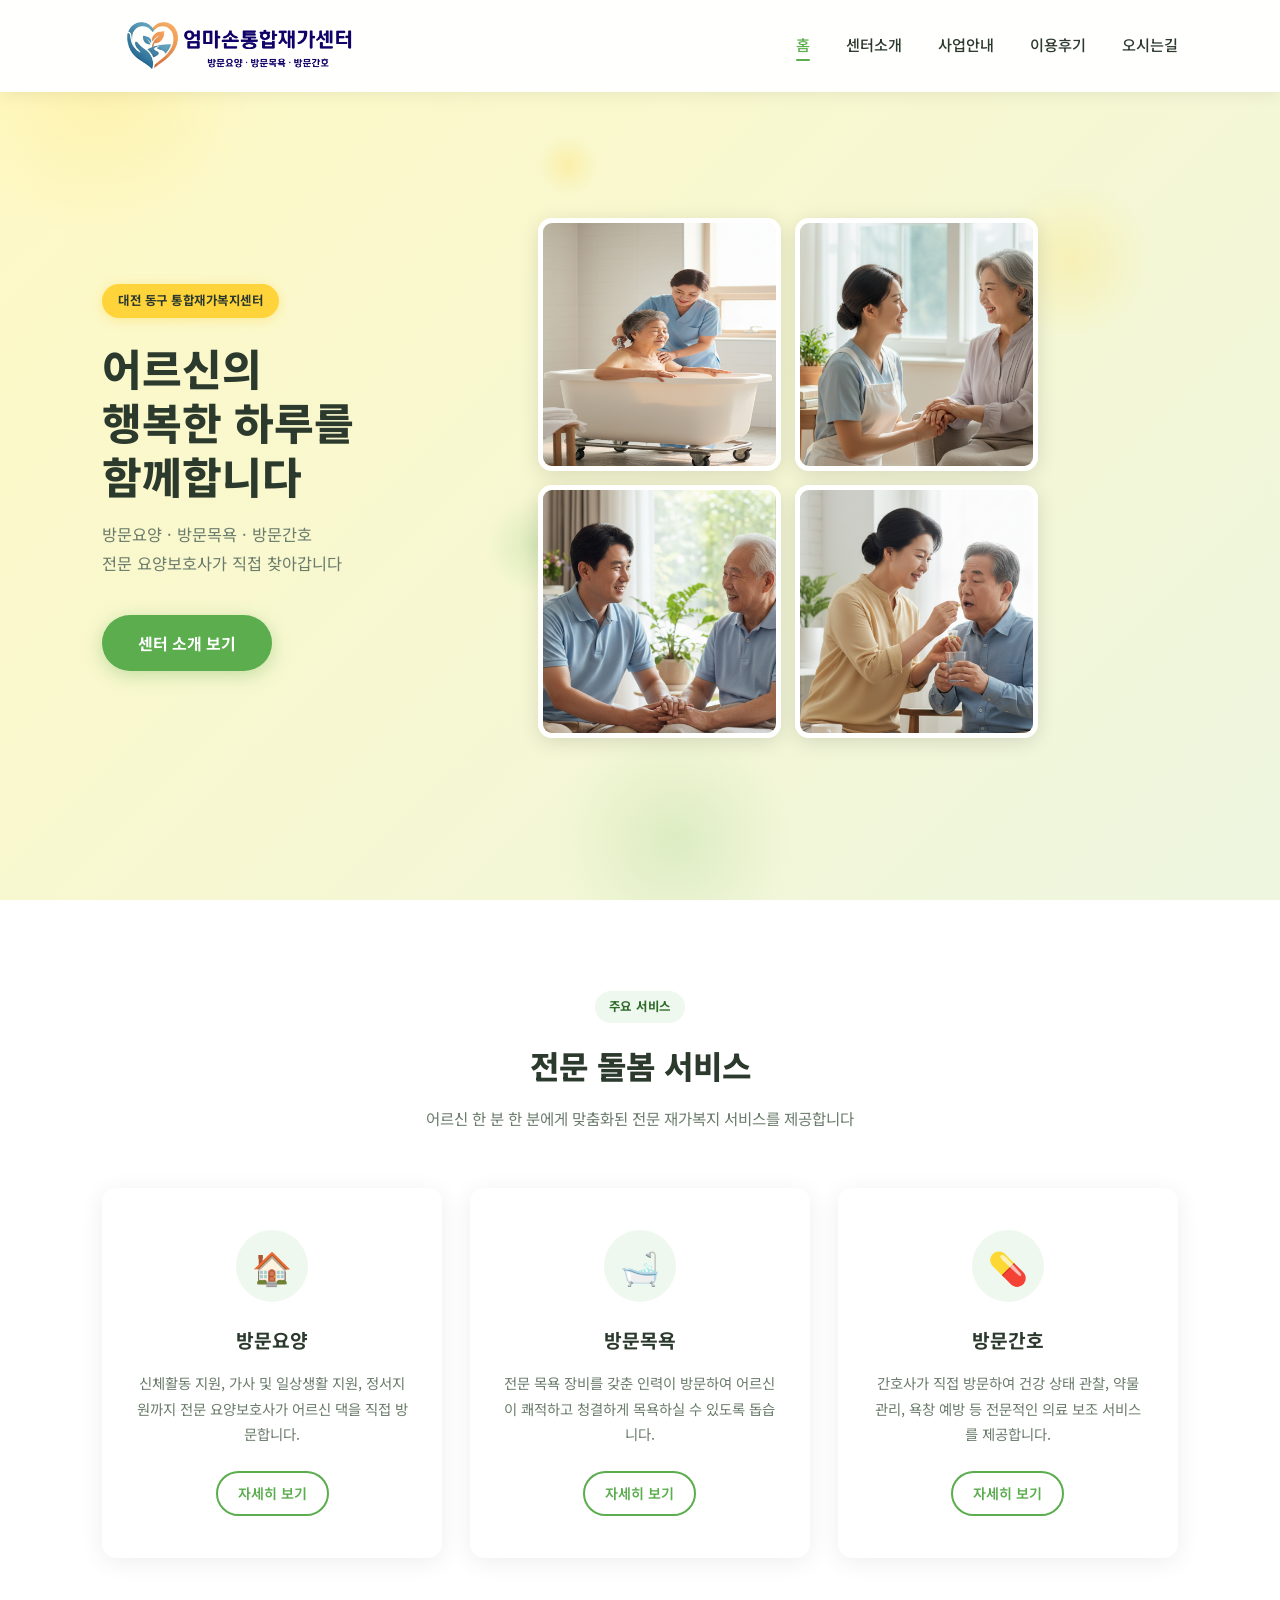
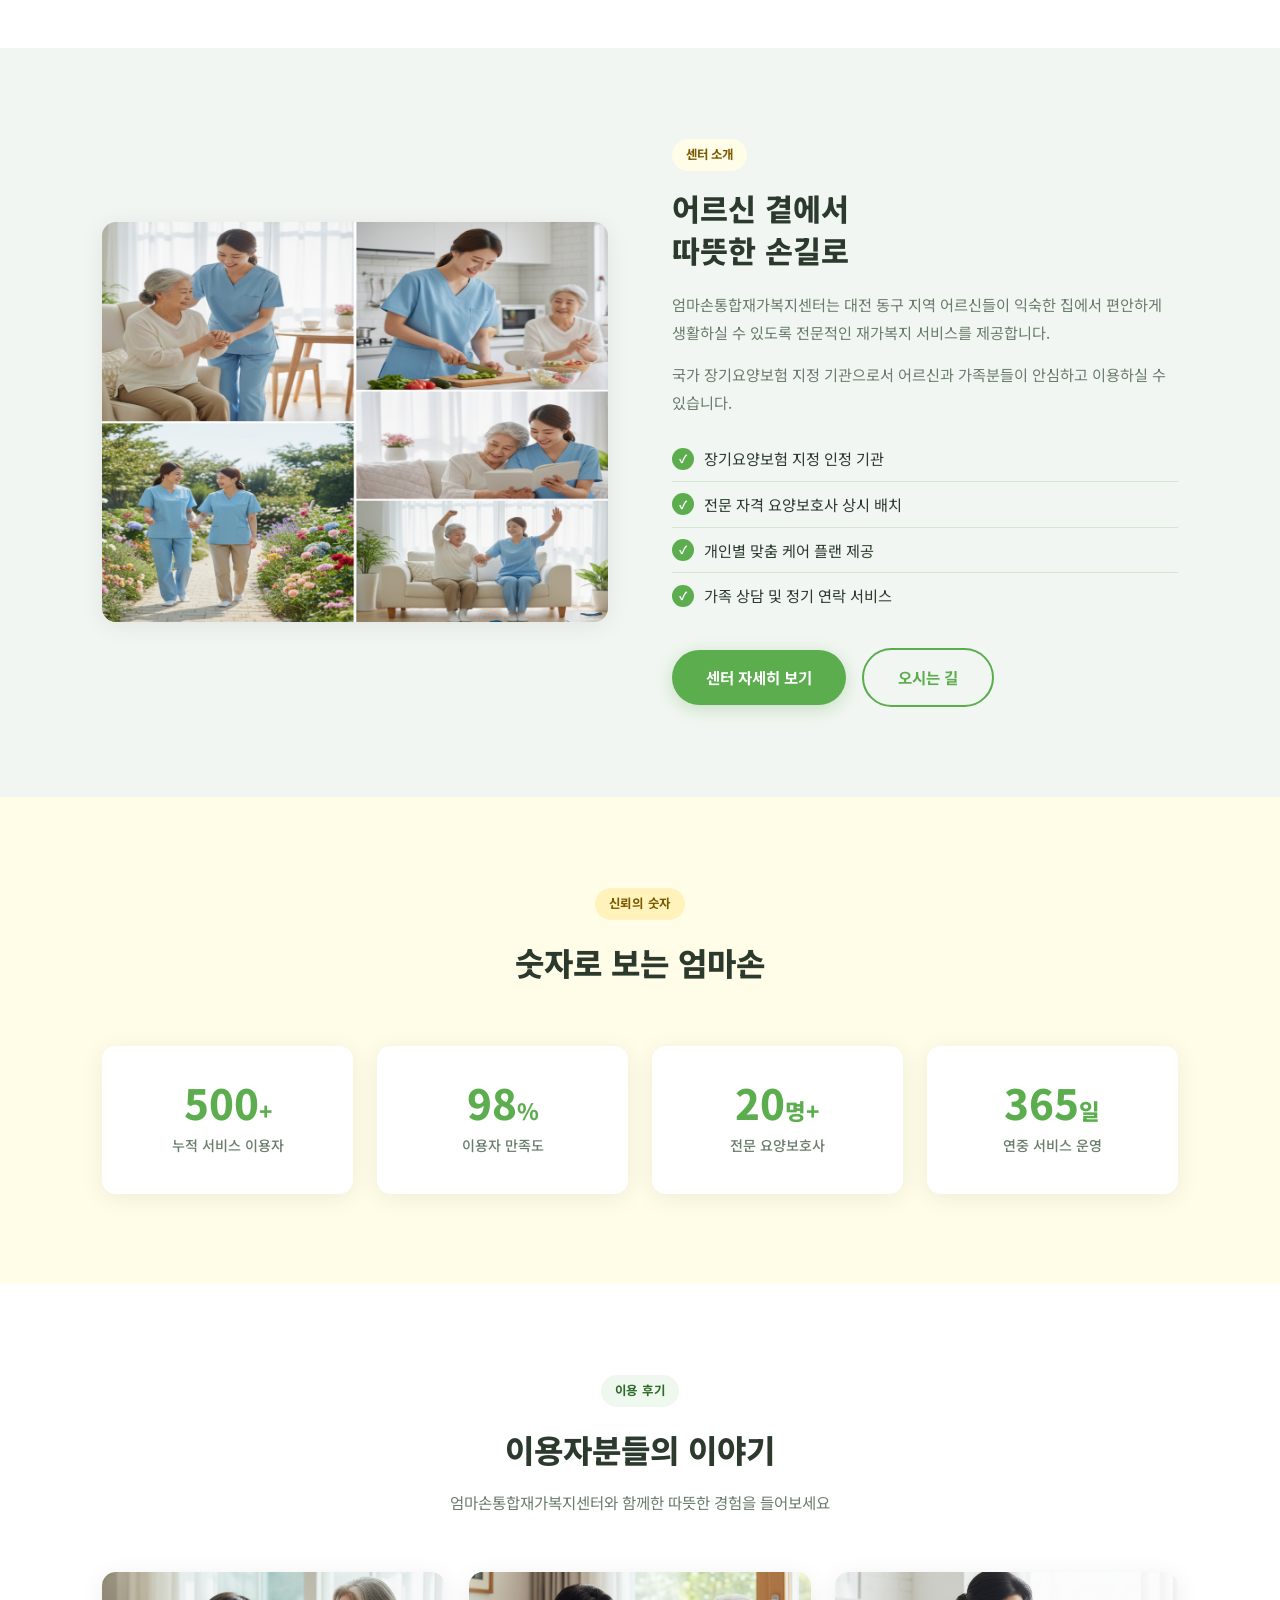
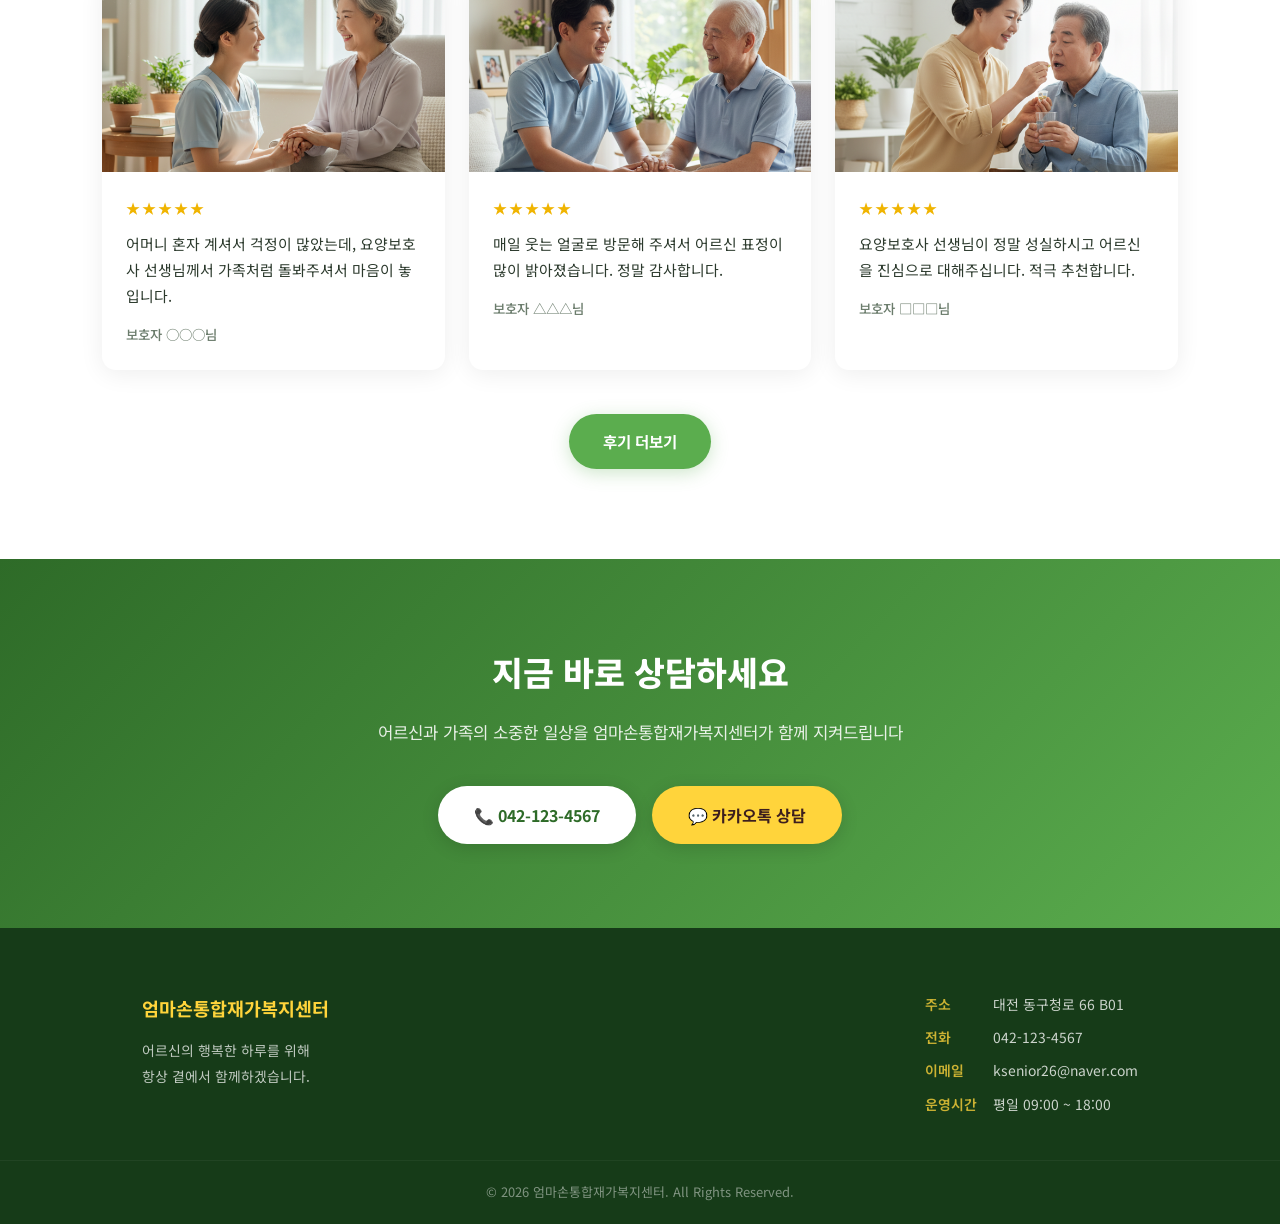
==== commit 020fc7a0: "히어로 배경 애니메이션 및 장식 요소 추가 Co-Authored-By: Claude Sonnet 4.6 <noreply@anthropic.com>" ====
--- a/index.html
+++ b/index.html
@@ -39,6 +39,9 @@
 
 <!-- 히어로 -->
 <section class="hero">
+  <div class="hero-decor" aria-hidden="true">
+    <span></span><span></span><span></span><span></span><span></span>
+  </div>
   <div class="hero-content">
     <span class="hero-badge">대전 동구 통합재가복지센터</span>
     <h2>어르신의<br>행복한 하루를<br>함께합니다</h2>
--- a/css/style.css
+++ b/css/style.css
@@ -74,14 +74,19 @@
 }
 
 .header .logo img {
-  height: 85px;
+  height: 200px;
   width: auto;
-  transition: height var(--transition);
+  clip-path: inset(28% 0 30% 0);
+  margin-top: -56px;
+  margin-bottom: -60px;
+  transition: height var(--transition), margin var(--transition);
 }
 
 .header.scrolled .logo img,
 .header.service-header .logo img {
-  height: 85px;
+  height: 180px;
+  margin-top: -50px;
+  margin-bottom: -54px;
 }
 
 .nav {
@@ -157,12 +162,62 @@
   align-items: center;
   gap: 56px;
   padding: 95px 8% 40px;
-  background: linear-gradient(135deg, var(--yellow-light) 0%, var(--green-light) 100%);
+  background: linear-gradient(-45deg, #fffde7, #eff8ee, #e8f5e9, #fff9c4);
+  background-size: 400% 400%;
+  animation: bgShift 12s ease infinite;
   overflow: hidden;
+  position: relative;
+}
+
+/* 떠다니는 장식 원형 요소 */
+.hero-decor {
+  position: absolute;
+  inset: 0;
+  pointer-events: none;
+  z-index: 0;
+}
+
+.hero-decor span {
+  position: absolute;
+  border-radius: 50%;
+  animation: floatBubble ease-in-out infinite;
+}
+
+.hero-decor span:nth-child(1) {
+  width: 320px; height: 320px;
+  background: radial-gradient(circle, rgba(255,212,59,0.18) 0%, transparent 70%);
+  top: -80px; left: -60px;
+  animation-duration: 9s; animation-delay: 0s;
+}
+.hero-decor span:nth-child(2) {
+  width: 240px; height: 240px;
+  background: radial-gradient(circle, rgba(91,173,78,0.15) 0%, transparent 70%);
+  bottom: -60px; right: 38%;
+  animation-duration: 11s; animation-delay: -4s;
+}
+.hero-decor span:nth-child(3) {
+  width: 160px; height: 160px;
+  background: radial-gradient(circle, rgba(255,212,59,0.2) 0%, transparent 70%);
+  top: 20%; right: 10%;
+  animation-duration: 8s; animation-delay: -2s;
+}
+.hero-decor span:nth-child(4) {
+  width: 100px; height: 100px;
+  background: radial-gradient(circle, rgba(91,173,78,0.18) 0%, transparent 70%);
+  top: 55%; left: 38%;
+  animation-duration: 7s; animation-delay: -6s;
+}
+.hero-decor span:nth-child(5) {
+  width: 60px; height: 60px;
+  background: radial-gradient(circle, rgba(255,212,59,0.25) 0%, transparent 70%);
+  top: 15%; left: 42%;
+  animation-duration: 6s; animation-delay: -1s;
 }
 
 .hero-content {
   flex: 0 0 380px;
+  position: relative;
+  z-index: 1;
   animation: heroFadeUp 1.0s ease forwards;
 }
 
@@ -176,6 +231,7 @@
   border-radius: 999px;
   margin-bottom: 22px;
   letter-spacing: 0.04em;
+  box-shadow: 0 2px 12px rgba(255,212,59,0.4);
 }
 
 .hero-content h2 {
@@ -220,7 +276,8 @@
   gap: 14px;
   height: calc(100vh - 180px);
   max-height: 520px;
-  animation: heroFadeUp 1.2s ease forwards;
+  position: relative;
+  z-index: 1;
 }
 
 .hero-frame {
@@ -228,7 +285,14 @@
   overflow: hidden;
   box-shadow: 0 4px 20px rgba(0,0,0,0.12);
   border: 5px solid white;
-}
+  opacity: 0;
+  animation: cardPop 0.6s ease forwards;
+}
+
+.hero-frame:nth-child(1) { animation-delay: 0.2s; }
+.hero-frame:nth-child(2) { animation-delay: 0.4s; }
+.hero-frame:nth-child(3) { animation-delay: 0.6s; }
+.hero-frame:nth-child(4) { animation-delay: 0.8s; }
 
 .hero-frame img {
   width: 100%;
@@ -241,6 +305,28 @@
 
 .hero-frame:hover img {
   transform: scale(1.06);
+}
+
+.hero-frame:hover {
+  box-shadow: 0 10px 32px rgba(0,0,0,0.18);
+  transform: translateY(-4px);
+  transition: box-shadow 0.3s ease, transform 0.3s ease;
+}
+
+@keyframes bgShift {
+  0%   { background-position: 0% 50%; }
+  50%  { background-position: 100% 50%; }
+  100% { background-position: 0% 50%; }
+}
+
+@keyframes floatBubble {
+  0%, 100% { transform: translateY(0) scale(1); }
+  50%       { transform: translateY(-22px) scale(1.04); }
+}
+
+@keyframes cardPop {
+  from { opacity: 0; transform: translateY(24px) scale(0.96); }
+  to   { opacity: 1; transform: translateY(0) scale(1); }
 }
 
 @keyframes heroFadeUp {
@@ -1206,14 +1292,39 @@
   .section { padding: 56px 5%; }
 
   /* Header */
-  .header           { padding: 14px 5%; }
-  .header.scrolled  { padding: 10px 5%; }
-  .header.service-header { padding: 12px 5%; }
-  .header .logo img { height: 72px; }
+  .header           { padding: 0 5%; }
+  .header.scrolled  { padding: 0 5%; }
+  .header.service-header { padding: 0 5%; }
+  .header .logo img {
+    height: 210px;
+    width: auto;
+    max-width: none;
+    clip-path: inset(28% 0 30% 0);
+    margin-top: -68px;
+    margin-bottom: -54px;
+    display: block;
+  }
   .header.scrolled .logo img,
-  .header.service-header .logo img { height: 60px; }
-
-  .menu-toggle { display: block; }
+  .header.service-header .logo img {
+    height: 210px;
+    margin-top: -68px;
+    margin-bottom: -54px;
+  }
+
+  .menu-toggle {
+    display: block;
+    position: absolute;
+    right: 5%;
+    top: 50%;
+    transform: translateY(-50%);
+    font-size: 28px;
+    padding: 8px;
+    z-index: 10002;
+    background: none;
+    border: none;
+    color: var(--text);
+    cursor: pointer;
+  }
 
   .nav {
     position: fixed;
@@ -1258,28 +1369,46 @@
   .hero {
     flex-direction: column;
     height: auto;
-    min-height: auto;
-    padding: 100px 5% 50px;
-    gap: 32px;
+    min-height: 100dvh;
+    padding: 90px 6% 40px;
+    gap: 24px;
+    justify-content: center;
   }
   .hero-content {
     flex: none;
     width: 100%;
     text-align: center;
   }
-  .hero-content h2 { font-size: 2rem; }
-  .hero-content p  { font-size: 0.95rem; }
-  .hero-badge      { font-size: 0.72rem; }
+  .hero-content h2 {
+    font-size: 1.75rem;
+    line-height: 1.5;
+    margin-bottom: 16px;
+  }
+  .hero-content p {
+    font-size: 0.88rem;
+    margin-bottom: 24px;
+    line-height: 1.7;
+  }
+  .hero-badge {
+    font-size: 0.7rem;
+    padding: 5px 13px;
+    margin-bottom: 18px;
+    margin-top: 16px;
+  }
+  .hero-btn {
+    padding: 12px 30px;
+    font-size: 0.92rem;
+  }
   .hero-gallery {
     max-width: 100%;
     height: auto;
     max-height: none;
-    gap: 10px;
+    gap: 8px;
   }
   .hero-frame {
     border-width: 3px;
     border-radius: 10px;
-    aspect-ratio: 4/3;
+    aspect-ratio: 3/2;
   }
 
   /* About & Review images */
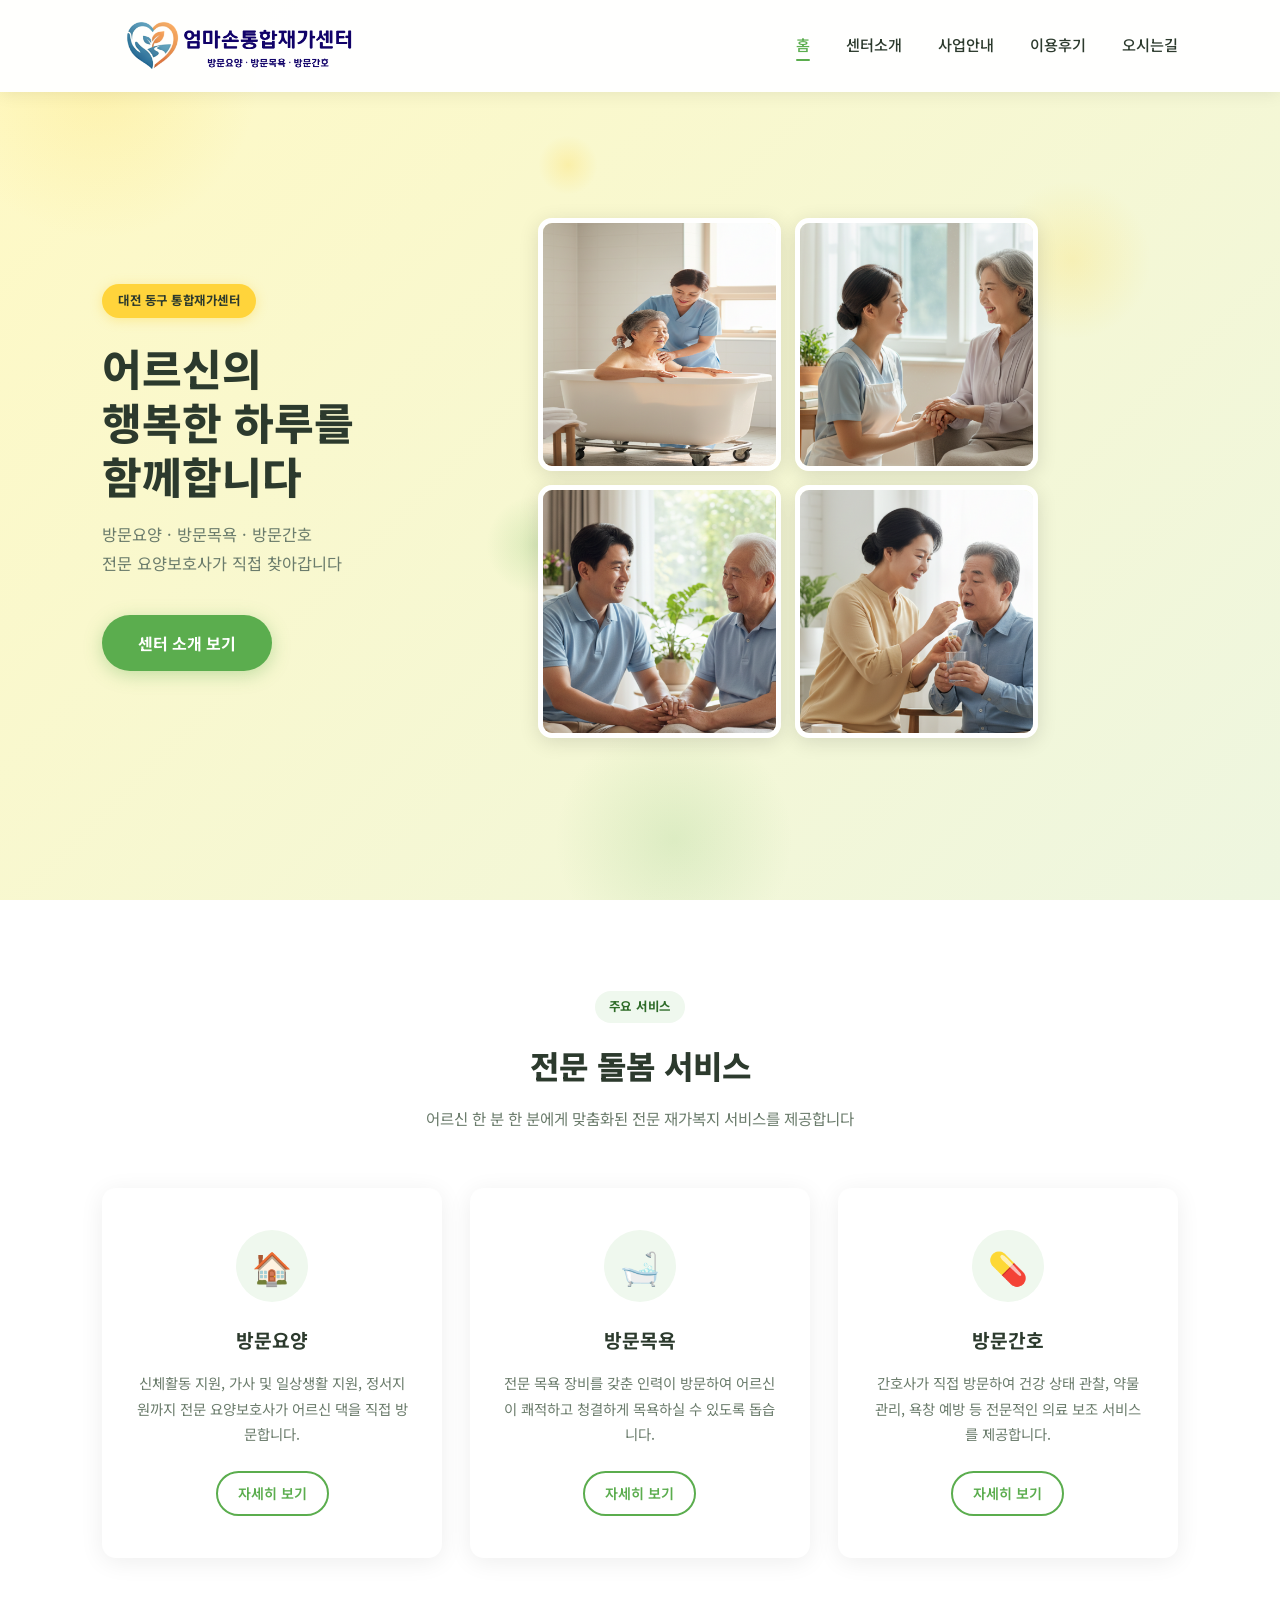
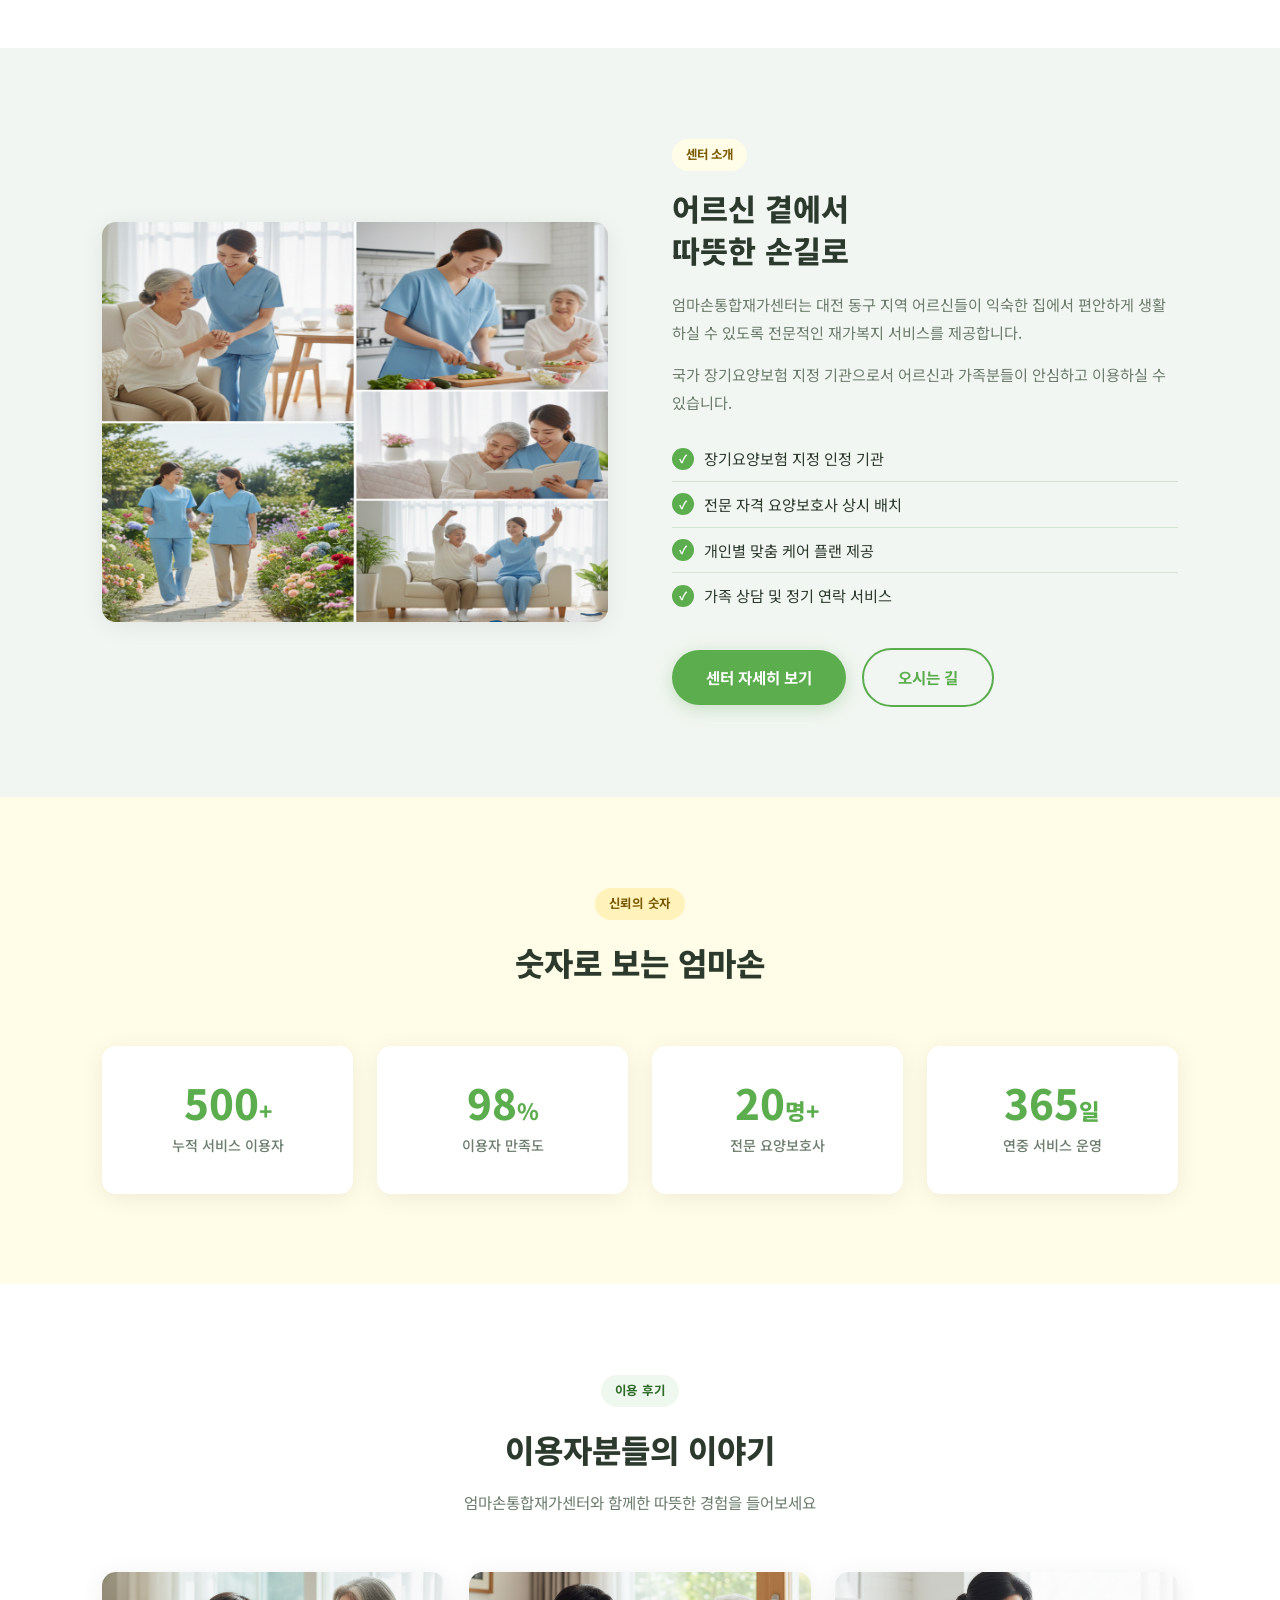
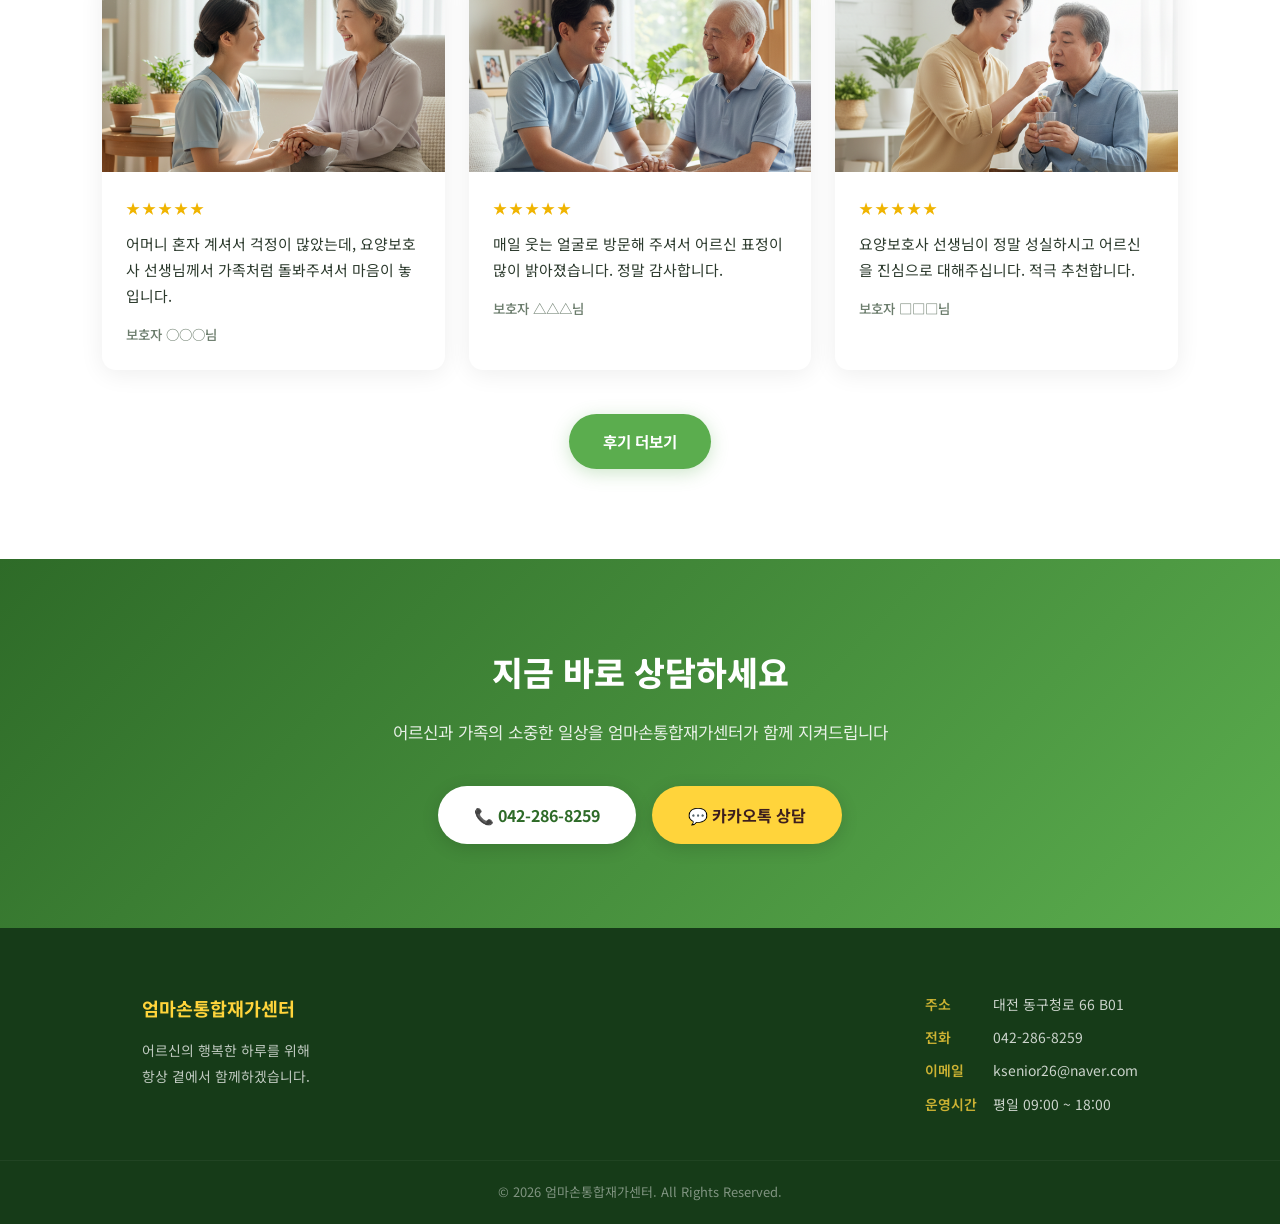
==== commit 34ca55c4: "전화번호 및 센터 이름 수정 - 전화번호: 042-123-4567 → 042-286-8259 - 센터명: 엄마손통합재가복지센터 → 엄마손통합재가센터 (전 페이지 통일)  Co-Au" ====
--- a/index.html
+++ b/index.html
@@ -10,13 +10,13 @@
 
 <!-- PC 하단 고정 상담 버튼 -->
 <div class="fixed-contact">
-  <a href="tel:042-123-4567" class="contact-btn call">📞 전화 상담</a>
+  <a href="tel:042-286-8259" class="contact-btn call">📞 전화 상담</a>
   <a href="https://open.kakao.com/o/XXXXXXX" target="_blank" class="contact-btn kakao">💬 카카오톡 상담</a>
 </div>
 
 <!-- 모바일 하단 상담 바 -->
 <div class="mobile-contact">
-  <a href="tel:042-123-4567" class="mobile-btn call">📞 전화 상담</a>
+  <a href="tel:042-286-8259" class="mobile-btn call">📞 전화 상담</a>
   <a href="https://open.kakao.com/o/XXXXXXX" target="_blank" class="mobile-btn kakao">💬 카카오톡 상담</a>
 </div>
 
@@ -24,7 +24,7 @@
 <header class="header" id="header">
   <h1 class="logo">
     <a href="index.html">
-      <img src="images/logo-new.png" alt="엄마손통합재가복지센터">
+      <img src="images/logo-new.png" alt="엄마손통합재가센터">
     </a>
   </h1>
   <button class="menu-toggle" aria-label="메뉴 열기">☰</button>
@@ -43,7 +43,7 @@
     <span></span><span></span><span></span><span></span><span></span>
   </div>
   <div class="hero-content">
-    <span class="hero-badge">대전 동구 통합재가복지센터</span>
+    <span class="hero-badge">대전 동구 통합재가센터</span>
     <h2>어르신의<br>행복한 하루를<br>함께합니다</h2>
     <p>방문요양 · 방문목욕 · 방문간호<br>전문 요양보호사가 직접 찾아갑니다</p>
     <a href="guide.html" class="hero-btn">센터 소개 보기</a>
@@ -97,12 +97,12 @@
 <section class="section section-alt">
   <div class="about-section">
     <div class="about-img scroll-ani">
-      <img src="images/care.jpg" alt="엄마손통합재가복지센터 돌봄 서비스">
+      <img src="images/care.jpg" alt="엄마손통합재가센터 돌봄 서비스">
     </div>
     <div class="about-text scroll-ani">
       <span class="label">센터 소개</span>
       <h2>어르신 곁에서<br>따뜻한 손길로</h2>
-      <p>엄마손통합재가복지센터는 대전 동구 지역 어르신들이 익숙한 집에서 편안하게 생활하실 수 있도록 전문적인 재가복지 서비스를 제공합니다.</p>
+      <p>엄마손통합재가센터는 대전 동구 지역 어르신들이 익숙한 집에서 편안하게 생활하실 수 있도록 전문적인 재가복지 서비스를 제공합니다.</p>
       <p>국가 장기요양보험 지정 기관으로서 어르신과 가족분들이 안심하고 이용하실 수 있습니다.</p>
       <ul class="about-features">
         <li>장기요양보험 지정 인정 기관</li>
@@ -147,7 +147,7 @@
   <div class="section-title scroll-ani">
     <span class="label">이용 후기</span>
     <h2>이용자분들의 이야기</h2>
-    <p>엄마손통합재가복지센터와 함께한 따뜻한 경험을 들어보세요</p>
+    <p>엄마손통합재가센터와 함께한 따뜻한 경험을 들어보세요</p>
   </div>
   <div class="review-grid">
     <div class="review-card scroll-ani">
@@ -183,9 +183,9 @@
 <!-- CTA 섹션 -->
 <section class="cta-section">
   <h2>지금 바로 상담하세요</h2>
-  <p>어르신과 가족의 소중한 일상을 엄마손통합재가복지센터가 함께 지켜드립니다</p>
+  <p>어르신과 가족의 소중한 일상을 엄마손통합재가센터가 함께 지켜드립니다</p>
   <div class="cta-btns">
-    <a href="tel:042-123-4567" class="btn-white">📞 042-123-4567</a>
+    <a href="tel:042-286-8259" class="btn-white">📞 042-286-8259</a>
     <a href="https://open.kakao.com/o/XXXXXXX" target="_blank" class="btn-kakao">💬 카카오톡 상담</a>
   </div>
 </section>
@@ -194,17 +194,17 @@
 <footer class="footer">
   <div class="footer-inner">
     <div class="footer-left">
-      <h3>엄마손통합재가복지센터</h3>
+      <h3>엄마손통합재가센터</h3>
       <p>어르신의 행복한 하루를 위해<br>항상 곁에서 함께하겠습니다.</p>
     </div>
     <div class="footer-right">
       <p><strong>주소</strong> 대전 동구청로 66 B01</p>
-      <p><strong>전화</strong> 042-123-4567</p>
+      <p><strong>전화</strong> 042-286-8259</p>
       <p><strong>이메일</strong> ksenior26@naver.com</p>
       <p><strong>운영시간</strong> 평일 09:00 ~ 18:00</p>
     </div>
   </div>
-  <div class="footer-bottom">© 2026 엄마손통합재가복지센터. All Rights Reserved.</div>
+  <div class="footer-bottom">© 2026 엄마손통합재가센터. All Rights Reserved.</div>
 </footer>
 
 <script src="js/header.js"></script>
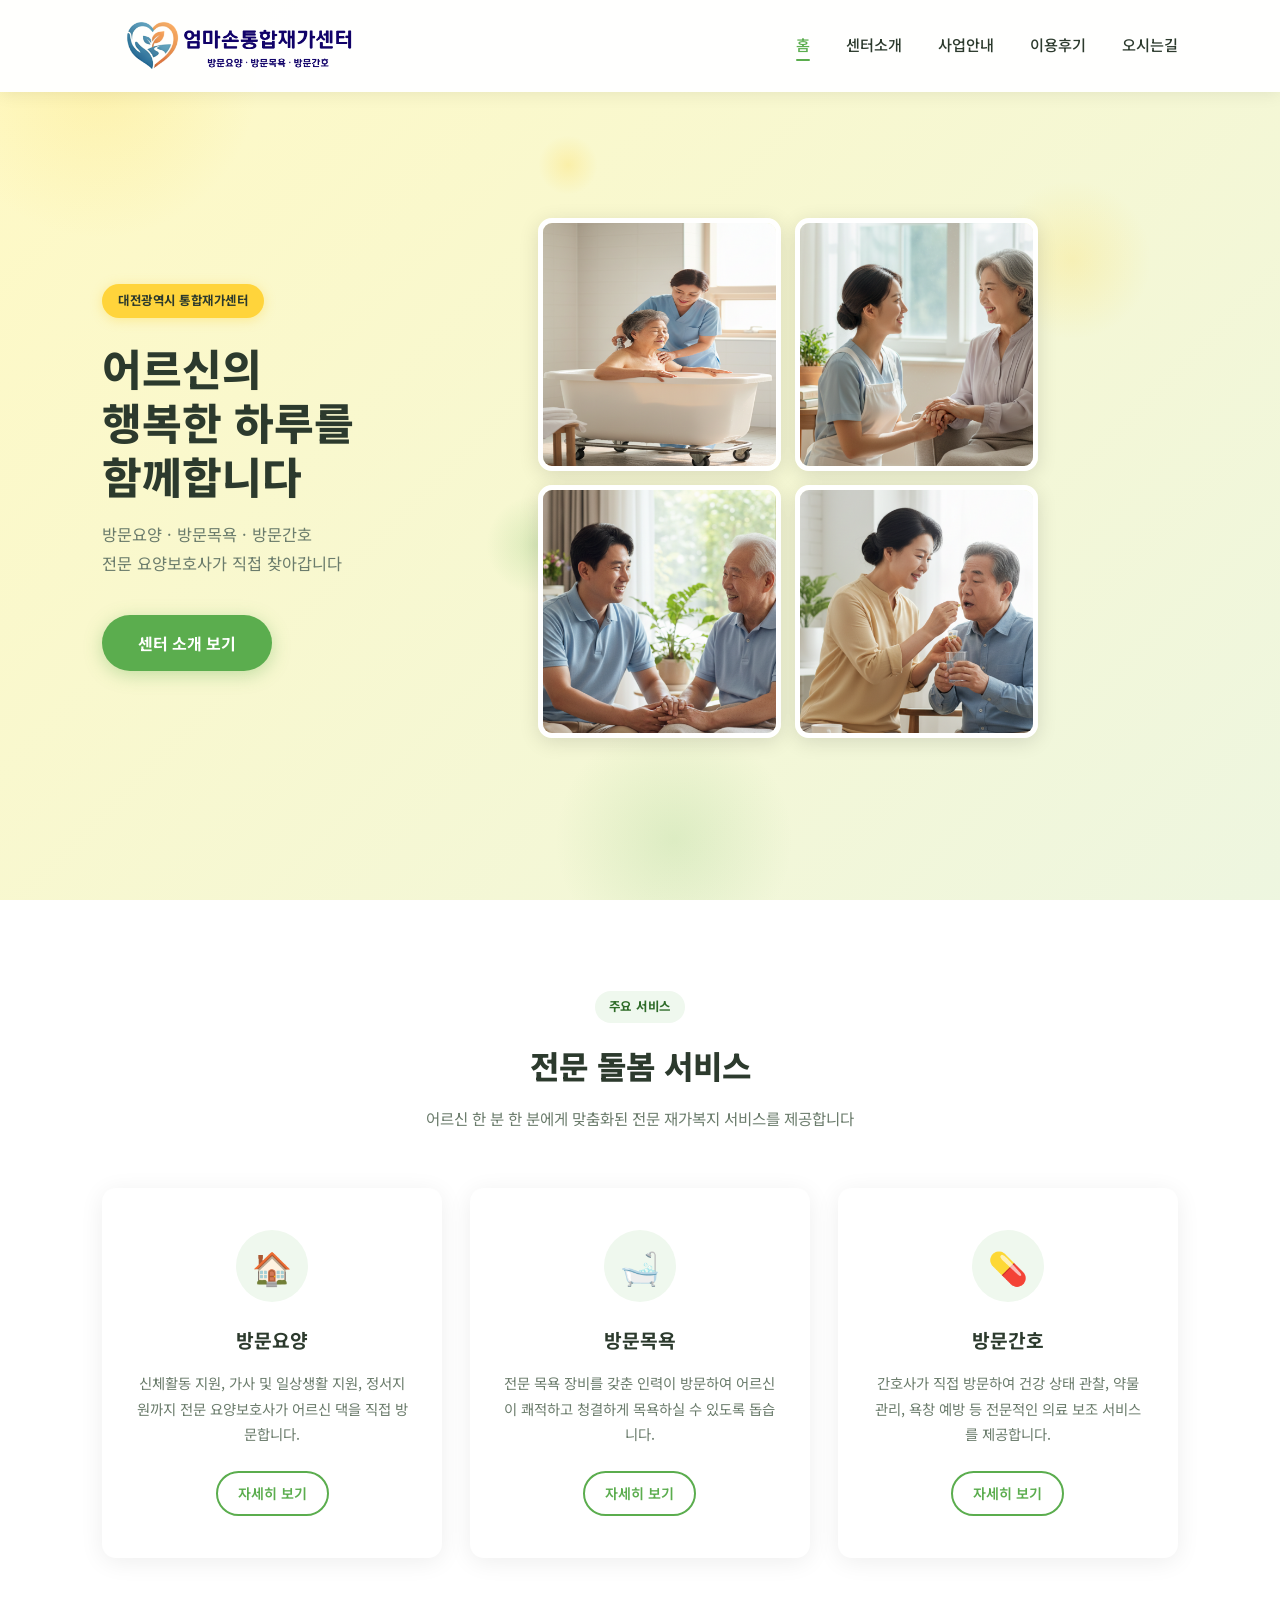
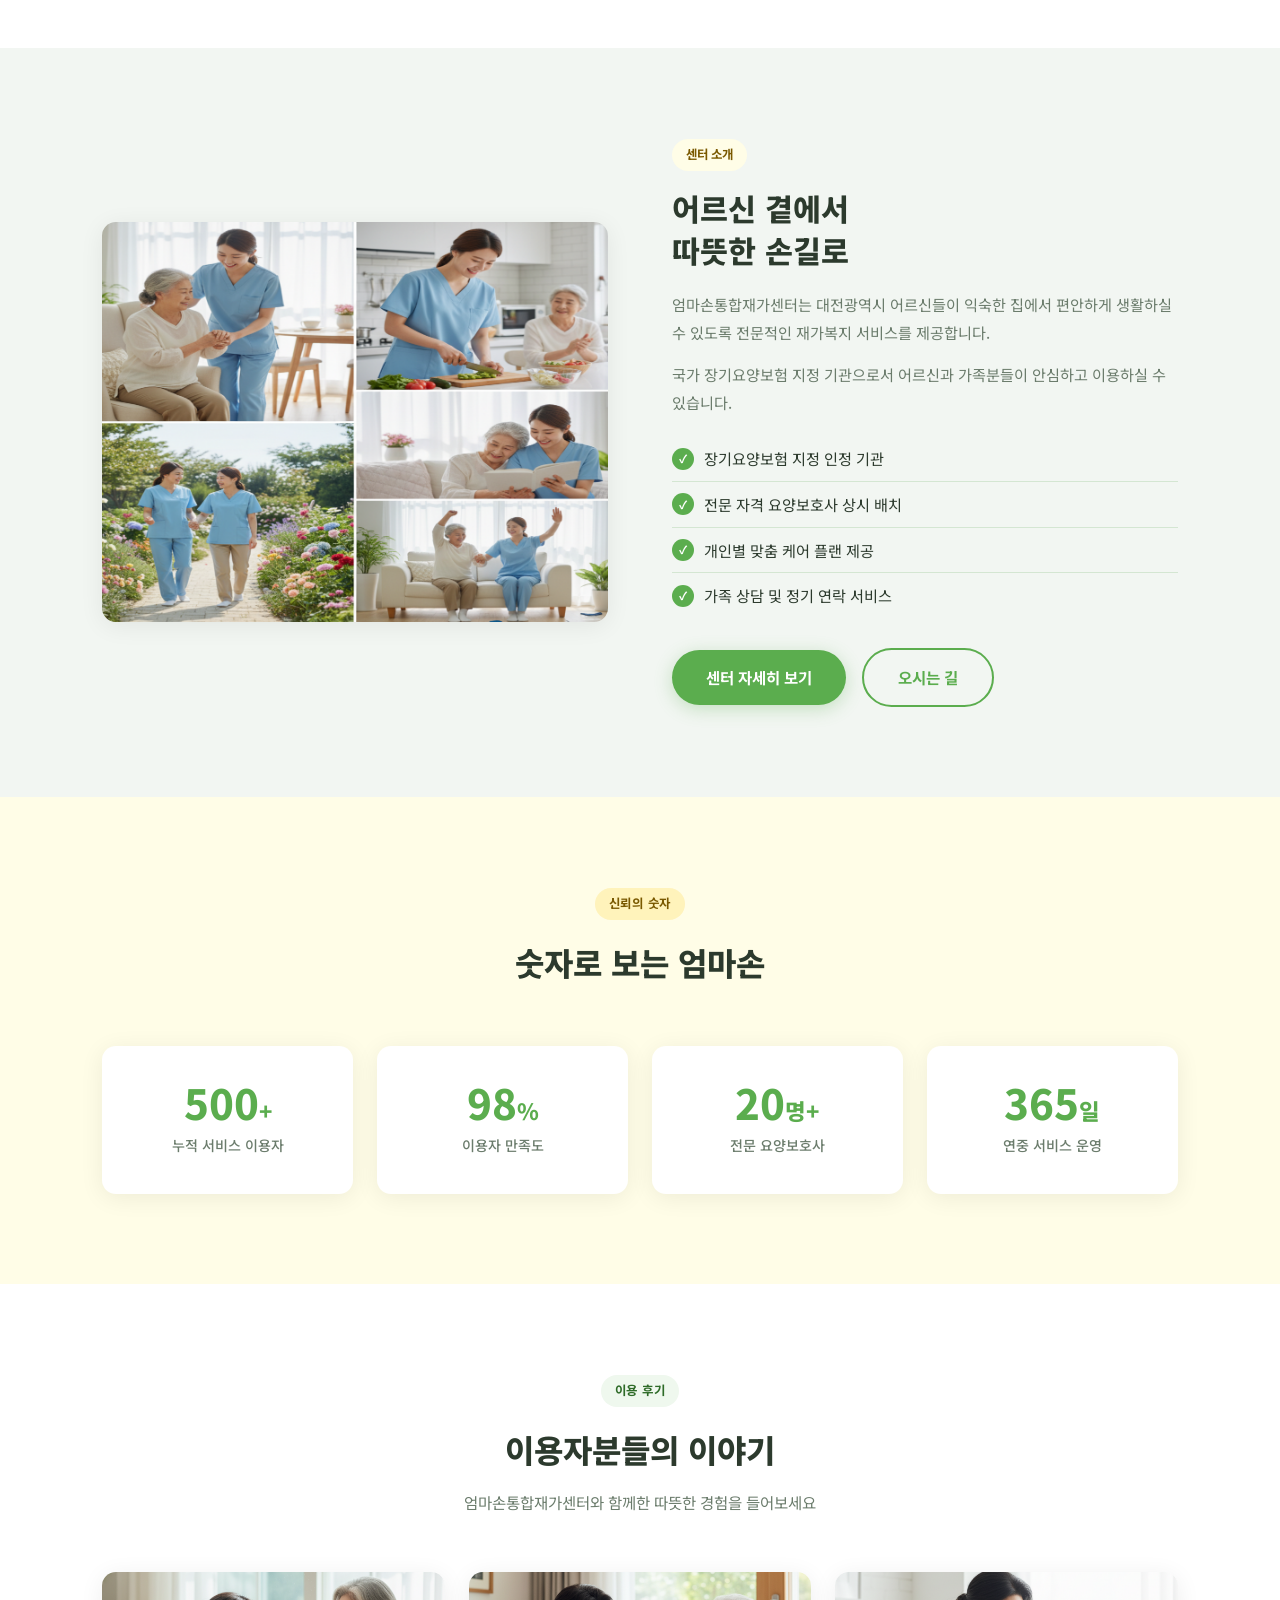
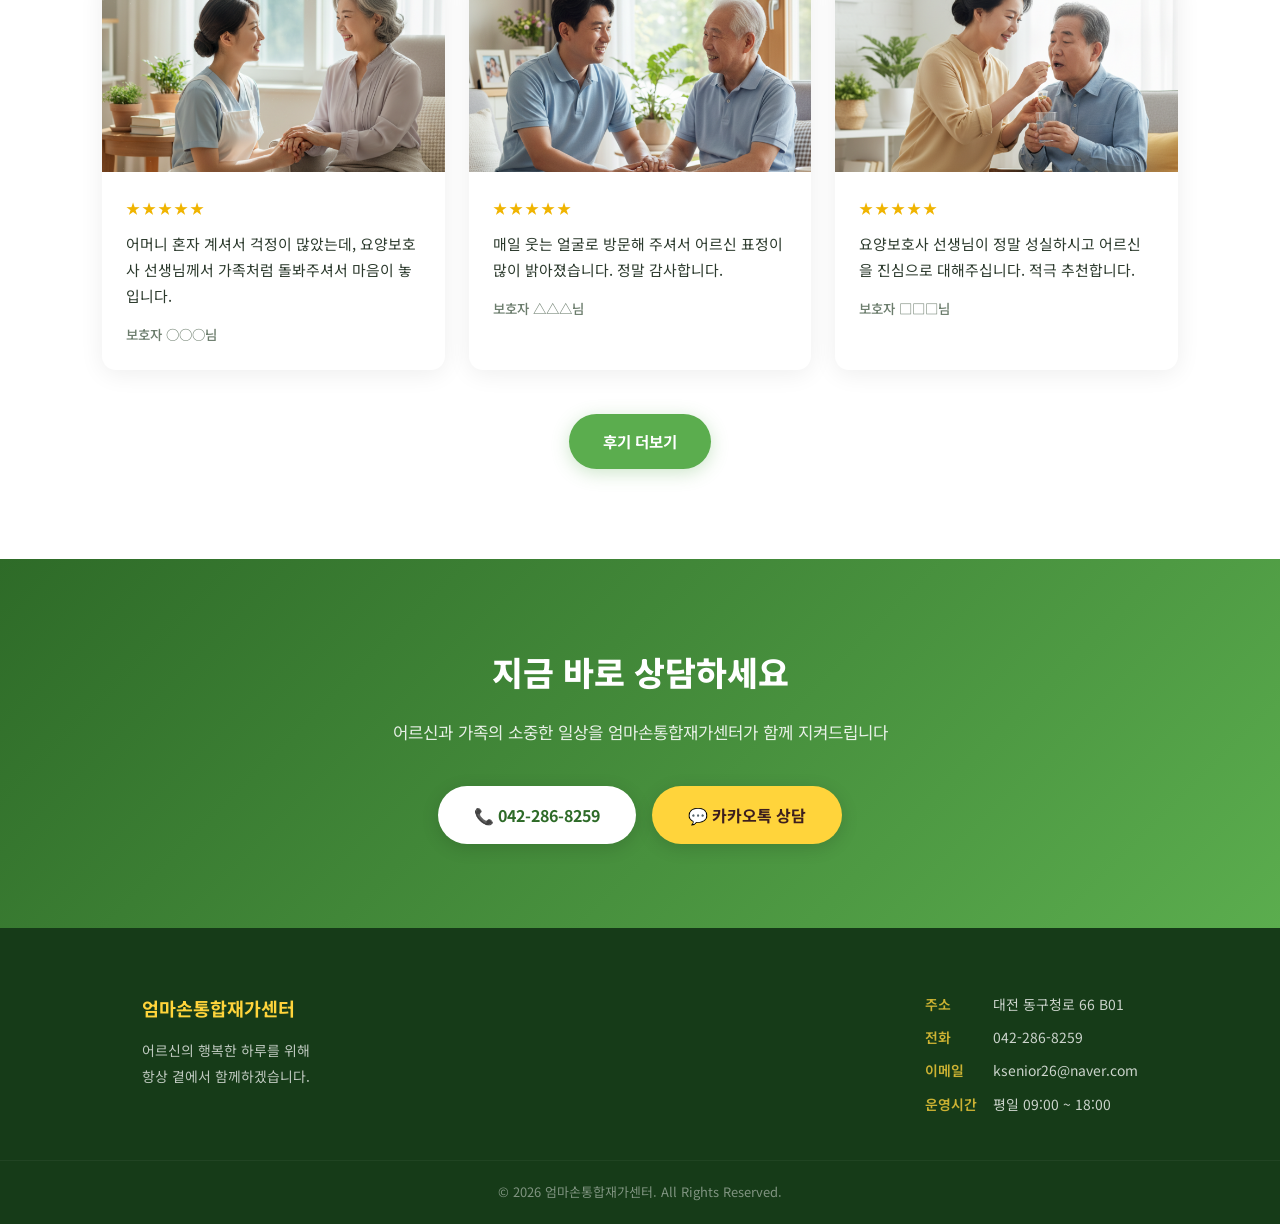
==== commit 37f84a98: "서비스 지역 문구 수정: 대전 동구 → 대전광역시 - 히어로 배지, 센터 소개, 서비스 지역 항목 등 전국 서비스 가능함을 반영  Co-Authored-By: Claude Sonn" ====
--- a/index.html
+++ b/index.html
@@ -43,7 +43,7 @@
     <span></span><span></span><span></span><span></span><span></span>
   </div>
   <div class="hero-content">
-    <span class="hero-badge">대전 동구 통합재가센터</span>
+    <span class="hero-badge">대전광역시 통합재가센터</span>
     <h2>어르신의<br>행복한 하루를<br>함께합니다</h2>
     <p>방문요양 · 방문목욕 · 방문간호<br>전문 요양보호사가 직접 찾아갑니다</p>
     <a href="guide.html" class="hero-btn">센터 소개 보기</a>
@@ -102,7 +102,7 @@
     <div class="about-text scroll-ani">
       <span class="label">센터 소개</span>
       <h2>어르신 곁에서<br>따뜻한 손길로</h2>
-      <p>엄마손통합재가센터는 대전 동구 지역 어르신들이 익숙한 집에서 편안하게 생활하실 수 있도록 전문적인 재가복지 서비스를 제공합니다.</p>
+      <p>엄마손통합재가센터는 대전광역시 어르신들이 익숙한 집에서 편안하게 생활하실 수 있도록 전문적인 재가복지 서비스를 제공합니다.</p>
       <p>국가 장기요양보험 지정 기관으로서 어르신과 가족분들이 안심하고 이용하실 수 있습니다.</p>
       <ul class="about-features">
         <li>장기요양보험 지정 인정 기관</li>
